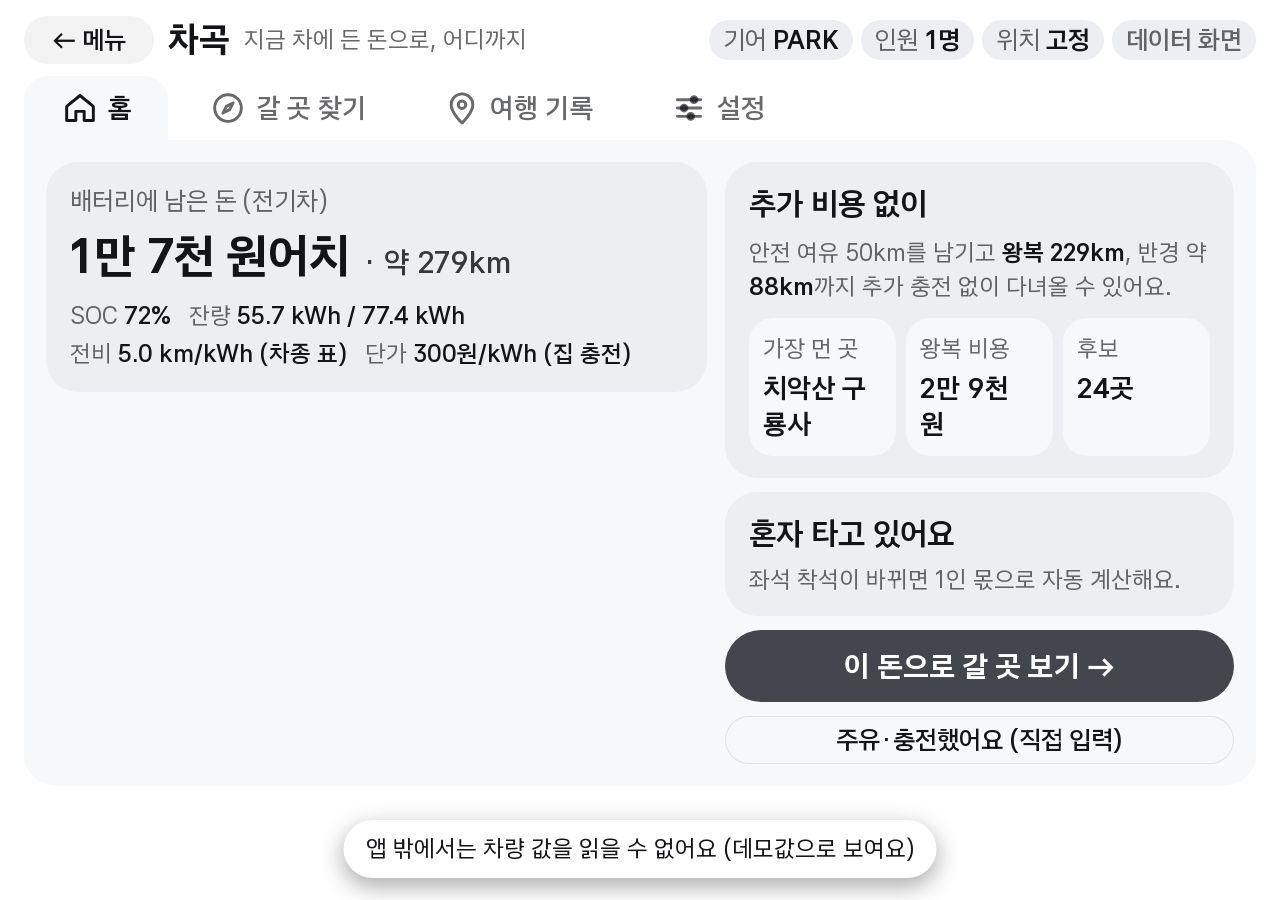
==== app/src/main/assets/chagok-app.html @ 0319ee8e "CarApp: My Car Racing + 차량 제어 + 차곡 데모 - 하이웨이·서킷 레이싱 게임 (mission-t 엔진, Pleos Vehicle SDK 입력) - 차량 제어 " ====
<!doctype html>
<html lang="ko">
<head>
<meta charset="utf-8">
<meta name="viewport" content="width=device-width,initial-scale=1,user-scalable=no">
<title>차곡</title>
<style>
  /* Pleos Connect UI Design Guide 기준 (Foundations: Colors·Typography, Components: Basic button)
     크기는 가이드의 px(디스플레이 실제 픽셀)를 --u(= 1 실제 픽셀, JS가 devicePixelRatio로 맞춤)로 곱해 쓴다. */
  /* System UI 폰트 Asta Sans (42dot, SIL OFL 1.1 — chagok/fonts/OFL.txt). 굵기 가변 폰트 */
  @font-face{font-family:"Asta Sans";src:url("chagok/fonts/AstaSans-wght.ttf") format("truetype");font-weight:300 800;font-display:swap}
  :root{
    --u:.727px;
    /* System color — Dark (기본). basic_00 #131417 · basic_50 #1D1E21 · basic_100 #313236 · basic_200 #44464E */
    --bg-primary:#1D1E21; --bg-secondary:#131417; --bg-popup:#313236;
    --surface-basic:#1D1E21; --surface-low:#131417; --surface-high:#313236; --surface-accent:#44464E;
    --text-primary:#FFFFFF; --text-secondary:rgba(255,255,255,.84); --text-tertiary:rgba(255,255,255,.64); --text-quaternary:rgba(255,255,255,.32);
    --btn-basic:rgba(255,255,255,.10); --btn-basic-pressed:rgba(255,255,255,.20); --btn-disabled:rgba(255,255,255,.05);
    --btn-filled:#E0E1E6; --btn-filled-pressed:#C7C9CE; --btn-filled-text:#131417;
    --line:rgba(255,255,255,.10);
    --active:#00E074; --positive:#0082FF; --negative:#FF4C28;
  }
  /* 주간 모드: Light 토큰 */
  @media (prefers-color-scheme: light){
    :root{
      --bg-primary:#F7F8FA; --bg-secondary:#FFFFFF; --bg-popup:#FFFFFF;
      --surface-basic:#FFFFFF; --surface-low:#F7F8FA; --surface-high:#EDEEF2; --surface-accent:#E0E1E6;
      --text-primary:#131417; --text-secondary:rgba(19,20,23,.84); --text-tertiary:rgba(19,20,23,.64); --text-quaternary:rgba(19,20,23,.32);
      --btn-basic:rgba(19,20,23,.05); --btn-basic-pressed:rgba(19,20,23,.10); --btn-disabled:rgba(19,20,23,.05);
      --btn-filled:#44464E; --btn-filled-pressed:#313236; --btn-filled-text:#FFFFFF;
      --line:rgba(19,20,23,.10);
      --active:#02C265; --positive:#0064FF; --negative:#FE3D16;
    }
  }
  /* Typography: Headline 60/56/48, Title 40/36/32, Body 30/28/26, Label 24/20 (size/line-height) */
  .headline-s{font-size:calc(48*var(--u));line-height:calc(64*var(--u));font-weight:800}
  .title-m{font-size:calc(36*var(--u));line-height:calc(44*var(--u));font-weight:800}
  .title-s{font-size:calc(32*var(--u));line-height:calc(40*var(--u));font-weight:700}
  .body-l{font-size:calc(30*var(--u));line-height:calc(38*var(--u))}
  .body-m{font-size:calc(28*var(--u));line-height:calc(36*var(--u))}
  .body-s{font-size:calc(26*var(--u));line-height:calc(34*var(--u))}
  .label-m{font-size:calc(24*var(--u));line-height:calc(28*var(--u))}
  .label-s{font-size:calc(20*var(--u));line-height:calc(24*var(--u))}

  html,body{margin:0;min-height:100%;background:var(--bg-secondary);color:var(--text-primary);font-family:"Asta Sans",system-ui,"Noto Sans KR",sans-serif;user-select:none;-webkit-tap-highlight-color:transparent}
  body{font-size:calc(26*var(--u));line-height:calc(34*var(--u))}
  /* Basic button: Primary(basic) / Secondary(filled), 상태 Pressed·Disabled */
  button{font:inherit;font-size:calc(26*var(--u));font-weight:600;color:var(--text-primary);border:0;cursor:pointer;background:var(--btn-basic);border-radius:999px;padding:0 calc(32*var(--u));min-height:48px;display:inline-flex;align-items:center;justify-content:center;gap:8px}
  button:active{background:var(--btn-basic-pressed)}
  button:disabled{background:var(--btn-disabled);color:var(--text-quaternary)}
  button.on,button.filled{background:var(--btn-filled);color:var(--btn-filled-text)}
  button.on:active,button.filled:active{background:var(--btn-filled-pressed)}
  button.ghost{background:transparent;box-shadow:inset 0 0 0 1px var(--line)}
  input,select{font:inherit;color:var(--text-primary);background:var(--surface-high);border:0;border-radius:calc(16*var(--u));padding:0 14px;min-height:48px;box-sizing:border-box}
  input[type=checkbox]{min-height:0;width:24px;height:24px;accent-color:var(--active)}
  header{display:flex;align-items:center;gap:14px;padding:16px 24px 0;flex-wrap:wrap}
  header a{display:inline-flex;align-items:center;min-height:48px;padding:0 calc(28*var(--u));border-radius:999px;background:var(--btn-basic);color:var(--text-primary);text-decoration:none;font-weight:600}
  header h1{margin:0}
  .chips{margin-left:auto;display:flex;gap:8px;flex-wrap:wrap}
  .chip{display:inline-flex;align-items:center;gap:6px;min-height:40px;padding:0 14px;border-radius:999px;background:var(--surface-high);color:var(--text-tertiary)}
  .chip b{color:var(--text-primary)}
  nav{display:flex;gap:4px;padding:12px 24px 0;overflow-x:auto}
  nav button{background:transparent;color:var(--text-tertiary);border-radius:calc(24*var(--u)) calc(24*var(--u)) 0 0;min-height:64px;padding:0 calc(36*var(--u));font-size:calc(28*var(--u))}
  nav button svg{width:calc(40*var(--u));height:calc(40*var(--u))}
  nav button[aria-selected="true"]{background:var(--bg-primary);color:var(--text-primary);font-weight:700}
  main{margin:0 24px 24px;padding:22px;border-radius:0 calc(32*var(--u)) calc(32*var(--u)) calc(32*var(--u));background:var(--bg-primary);box-sizing:border-box}
  section[hidden]{display:none}
  h2{margin:0 0 12px;font-size:calc(32*var(--u));line-height:calc(40*var(--u));font-weight:700}
  .muted{color:var(--text-tertiary)}
  .small{font-size:calc(24*var(--u));line-height:calc(28*var(--u))}
  .card{padding:22px 24px;border-radius:calc(32*var(--u));background:var(--surface-high)}
  .grid2{display:grid;grid-template-columns:1.3fr 1fr;gap:18px;align-items:start}
  .stack{display:grid;gap:14px}
  /* 홈 */
  .balance .big{margin:6px 0}
  .balance .big small{font-size:calc(30*var(--u));font-weight:600;color:var(--text-secondary)}
  .kv{display:flex;flex-wrap:wrap;gap:6px 18px;color:var(--text-tertiary);font-size:calc(24*var(--u));line-height:calc(32*var(--u))}
  .kv b{color:var(--text-primary);font-weight:600}
  .refill{box-shadow:inset 0 0 0 2px var(--positive)}
  .refill .row{display:flex;gap:8px;flex-wrap:wrap;margin-top:14px}
  .trans{display:grid;grid-template-columns:repeat(3,1fr);gap:10px;margin-top:14px}
  .trans div{padding:14px;border-radius:calc(24*var(--u));background:var(--surface-low);color:var(--text-tertiary);font-size:calc(24*var(--u))}
  .trans div b{display:block;margin-top:4px;color:var(--text-primary);font-size:calc(28*var(--u));line-height:calc(36*var(--u))}
  .cta{min-height:72px;font-size:calc(30*var(--u));font-weight:800}
  /* 갈 곳 */
  .find{display:grid;grid-template-columns:minmax(260px,300px) 1fr;gap:18px}
  .opts{display:grid;gap:16px;align-content:start}
  .opts .seg{display:flex;gap:8px;flex-wrap:wrap}
  .opts .seg button{padding:0 calc(28*var(--u))}
  .opts label{display:flex;align-items:center;gap:10px;min-height:48px}
  .scope{color:var(--text-tertiary);font-size:calc(24*var(--u));line-height:calc(34*var(--u))}
  .scope b{color:var(--text-primary)}
  .deck{position:relative;border-radius:calc(32*var(--u));padding:18px;min-height:520px;overflow:hidden;background:var(--surface-low)}
  .deck .bgart{position:absolute;inset:0;opacity:.18}
  .deck .bgart svg{width:100%;height:100%}
  .cards{position:relative;display:grid;grid-template-columns:repeat(auto-fill,minmax(220px,1fr));gap:14px}
  .place{display:flex;flex-direction:column;border-radius:calc(32*var(--u));overflow:hidden;background:var(--surface-high)}
  .place .art{height:110px}
  .place .art svg{width:100%;height:100%;display:block}
  .place .body{padding:14px;display:grid;gap:8px;flex:1}
  .place h3{margin:0;font-size:calc(30*var(--u));line-height:calc(38*var(--u));font-weight:700}
  .place .tag{color:var(--text-tertiary);font-size:calc(24*var(--u))}
  .place .line{font-size:calc(24*var(--u));line-height:calc(32*var(--u));color:var(--text-secondary)}
  .place .line b{color:var(--text-primary)}
  .place .line .ok{color:var(--active)} .place .line .need{color:var(--negative)}
  .place .split{display:none;padding:10px 12px;border-radius:calc(20*var(--u));background:var(--surface-low);color:var(--text-tertiary);font-size:calc(24*var(--u));line-height:calc(32*var(--u))}
  .place.open .split{display:block}
  .place .btns{display:grid;grid-template-columns:1fr 1fr;gap:6px;margin-top:auto}
  .place .btns .go{grid-column:1 / -1}
  .place .btns button{padding:0 8px}
  .notice{padding:14px 16px;border-radius:calc(24*var(--u));background:var(--surface-high);box-shadow:inset 4px 0 0 var(--negative);color:var(--text-primary);margin-bottom:12px;position:relative}
  /* 기록 */
  .map{width:100%;height:auto;aspect-ratio:600/520;border-radius:calc(32*var(--u));background:var(--surface-low)}
  .rec{display:flex;justify-content:space-between;gap:10px;padding:12px 0;border-top:1px solid var(--line);font-size:calc(24*var(--u));line-height:calc(32*var(--u))}
  .rec:first-child{border-top:0}
  .rec b{font-size:calc(26*var(--u))}
  .rec button{min-height:40px;padding:0 14px;font-size:calc(20*var(--u))}
  /* 설정 */
  .form{display:grid;grid-template-columns:repeat(2,minmax(0,1fr));gap:16px 24px}
  .form label{display:grid;gap:8px;color:var(--text-tertiary);font-size:calc(24*var(--u))}
  /* 주행 중: 3줄 카드만 (정차 전용 화면 숨김). 핵심 정보 5mm 이상 → Headline 크기 */
  #drive{display:none;position:fixed;inset:0;background:var(--bg-secondary);align-items:center;justify-content:center;padding:24px}
  body.driving #drive{display:flex}
  body.driving header,body.driving nav,body.driving main{display:none}
  #drive .card{min-width:min(520px,100%);box-sizing:border-box;font-size:calc(48*var(--u));line-height:calc(64*var(--u));font-weight:800;padding:32px 40px}
  #drive .card div:first-child{font-size:calc(30*var(--u));line-height:calc(38*var(--u));color:var(--text-tertiary);font-weight:600}
  #toast{position:fixed;left:50%;bottom:22px;transform:translateX(-50%);padding:12px 22px;border-radius:999px;background:var(--bg-popup);color:var(--text-primary);font-size:calc(24*var(--u));opacity:0;transition:opacity .2s;pointer-events:none;box-shadow:0 8px 24px rgba(0,0,0,.35)}
  #toast.show{opacity:1}
  /* Window Policy: 1:1 분할·세로(portrait) 창에서도 쓸 수 있게 */
  @media (max-width: 900px){
    .grid2,.find,.form{grid-template-columns:1fr}
    .chips{margin-left:0}
    main{border-radius:0 0 calc(32*var(--u)) calc(32*var(--u))}
  }
</style>
</head>
<body>
<header>
  <a href="index.html">← 메뉴</a>
  <h1 class="title-m">차곡</h1>
  <span class="muted label-m">지금 차에 든 돈으로, 어디까지</span>
  <div class="chips">
    <span class="chip">기어 <b id="cGear">—</b></span>
    <span class="chip">인원 <b id="cPeople">—</b></span>
    <span class="chip">위치 <b id="cLoc">—</b></span>
    <a class="chip" href="chagok.html" style="text-decoration:none">데이터 화면</a>
  </div>
</header>
<nav role="tablist">
  <!-- 아이콘 + 텍스트 라벨 (Iconography: 48 그리드, Outlined) -->
  <button role="tab" data-tab="home" aria-selected="true"><svg viewBox="0 0 48 48" fill="none" stroke="currentColor" stroke-width="3.5" stroke-linejoin="round"><path d="M8 22 24 9l16 13v17H29V28h-10v11H8z"/></svg>홈</button>
  <button role="tab" data-tab="find" aria-selected="false"><svg viewBox="0 0 48 48" fill="none" stroke="currentColor" stroke-width="3.5" stroke-linejoin="round"><circle cx="24" cy="24" r="16"/><path d="m30 18-4 8-8 4 4-8z"/></svg>갈 곳 찾기</button>
  <button role="tab" data-tab="log" aria-selected="false"><svg viewBox="0 0 48 48" fill="none" stroke="currentColor" stroke-width="3.5" stroke-linejoin="round"><path d="M24 42s13-12.5 13-22a13 13 0 0 0-26 0c0 9.5 13 22 13 22z"/><circle cx="24" cy="20" r="4.5"/></svg>여행 기록</button>
  <button role="tab" data-tab="settings" aria-selected="false"><svg viewBox="0 0 48 48" fill="none" stroke="currentColor" stroke-width="3.5" stroke-linecap="round"><path d="M10 14h28M10 24h28M10 34h28"/><circle cx="30" cy="14" r="3.5" fill="currentColor"/><circle cx="18" cy="24" r="3.5" fill="currentColor"/><circle cx="26" cy="34" r="3.5" fill="currentColor"/></svg>설정</button>
</nav>
<main>
  <!-- F1 잔고 카드, F9 번역 카드, 진행 중 여행 -->
  <section id="tab-home">
    <div class="grid2">
      <div class="stack">
        <div class="card balance">
          <div class="muted" id="balTitle">잔고</div>
          <div class="big headline-s" id="balWon">—</div>
          <div class="kv" id="balKv"></div>
        </div>
        <div class="card refill" id="refill" hidden></div>
        <div class="card" id="tripCard" hidden></div>
      </div>
      <div class="stack" style="align-content:start">
        <div class="card">
          <h2>추가 비용 없이</h2>
          <div class="scope" id="homeScope">—</div>
          <div class="trans" id="homeTrans"></div>
        </div>
        <div class="card" id="peopleCard">—</div>
        <button class="cta filled" data-goto="find">이 돈으로 갈 곳 보기 →</button>
        <button class="ghost" id="manualRefill">주유·충전했어요 (직접 입력)</button>
      </div>
    </div>
  </section>

  <!-- F2 범위, F3 테마, F5 추천 카드, F8 내비 전달, F11 1인 몫 -->
  <section id="tab-find" hidden>
    <div class="find">
      <div class="opts">
        <div><h2>더 쓸 돈</h2><div class="seg" id="extraSeg"></div></div>
        <div><h2>일정</h2><div class="seg" id="daySeg"></div></div>
        <div><h2>테마 <small class="muted">(0~2개)</small></h2><div class="seg" id="themeSeg"></div></div>
        <div><h2>정렬</h2><div class="seg" id="sortSeg"></div></div>
        <label><input type="checkbox" id="useRest"> 가는 길에 휴게소 1곳 들르기</label>
        <div class="scope card" id="scope" style="padding:14px"></div>
      </div>
      <div class="deck" id="deck">
        <div class="bgart" id="deckArt"></div>
        <div id="deckNotice"></div>
        <div class="cards" id="cards"></div>
      </div>
    </div>
  </section>

  <!-- F10 여행 기록 지도 -->
  <section id="tab-log" hidden>
    <div class="grid2">
      <svg class="map" id="map" viewBox="0 0 600 520" aria-label="여행 기록 지도"></svg>
      <div class="stack" style="align-content:start">
        <div class="card"><h2 id="logSum">다녀온 곳 0곳</h2><div class="muted small">도착하면 실제로 든 돈(에너지 소비 + 통행료)과 함께 핀이 꽂혀요.</div></div>
        <div class="card" id="recList"></div>
        <button class="ghost" id="demoRecords">시연용 기록 3개 넣기</button>
      </div>
    </div>
  </section>

  <section id="tab-settings" hidden>
    <div class="form">
      <label>차종 (탱크·배터리 용량, 기본 연비·전비)<select id="sCar"></select></label>
      <label>차량 종류<select id="sMode"><option value="auto">자동 (SDK가 SOC를 주면 전기차)</option><option value="ev">전기차</option><option value="ice">내연 (모의 연료 %로 시연)</option></select></label>
      <label>모의 연료 % (내연 시연용, 에뮬은 연료 신호 없음)<input id="sMockFuel" type="number" min="0" max="100"></label>
      <label>휘발유 단가 (원/L)<input id="sGas" type="number" step="10"></label>
      <label>집 충전 단가 (원/kWh)<input id="sHome" type="number" step="10"></label>
      <label>급속 충전 단가 (원/kWh)<input id="sFast" type="number" step="10"></label>
      <label>전기차 기준 단가<select id="sSource"><option value="home">집 충전</option><option value="fast">급속 충전</option></select></label>
      <label>안전 여유 (km, 남은 거리의 15%와 큰 쪽)<input id="sMargin" type="number" step="5"></label>
      <label>추천 카드 수<select id="sCount"><option>3</option><option>4</option><option>5</option></select></label>
      <label>출퇴근 왕복 거리 (km, 번역 카드용)<input id="sCommute" type="number" step="1"></label>
      <label>인원<select id="sPeople"><option value="0">자동 (좌석 착석 수)</option><option>1</option><option>2</option><option>3</option><option>4</option><option>5</option></select></label>
      <label>기록<button class="ghost" id="clearAll" type="button">여행 기록·진행 중 여행 지우기</button></label>
    </div>
    <p class="muted small" style="margin-top:22px;line-height:1.7">
      잔고 = 잔량(% × 용량) × 단가, 갈 수 있는 거리 = 잔량 × 연비(전비). SDK가 연비·전비를 주지 않으면(에뮬레이터) 차종 표의 값을 써요.<br>
      범위 반경 ≈ (갈 수 있는 거리 − 안전 여유 + 추가 금액만큼의 거리) ÷ 2 ÷ 도로 굴곡 1.3. 후보지·통행료·주차비는 데모 고정 데이터예요.
    </p>
  </section>
</main>

<div id="drive"><div class="card" id="driveCard"></div></div>
<div id="toast"></div>

<script src="chagok/data.js"></script>
<script>
// Kotlin ChagokBridge(window.chagok)를 부르고, 결과는 window.onChagok(msg)로 받는다.
const cc = window.chagok;
const $ = (id) => document.getElementById(id);
// 가이드의 px는 디스플레이 실제 픽셀 → CSS 1px = devicePixelRatio 실제 픽셀
document.documentElement.style.setProperty('--u', `${1 / (window.devicePixelRatio || 1)}px`);
const store = {
  get(k, d) { try { const v = localStorage.getItem('chagok.' + k); return v == null ? d : JSON.parse(v); } catch { return d; } },
  set(k, v) { try { localStorage.setItem('chagok.' + k, JSON.stringify(v)); } catch {} },
};
const settings = Object.assign({ car: 'ioniq5', mode: 'auto', mockFuel: 45, gas: 1680, home: 300, fast: 350, source: 'home',
  margin: 50, count: 4, commute: 30, people: 0 }, store.get('settings', {}));
const ui = { extra: 0, day: 'day', themes: [], sort: 'rec', rest: false, shown: [] };
// SDK에서 읽은 값. 실패한 값은 null (에뮬에서는 연료·연비·전비가 실패)
const live = { evSoc: null, evCapacity: null, fuelPercent: null, fuelEconomy: null, evEfficiency: null, range: null,
  gear: null, ux: false, charging: null, seats: {}, origin: { ...DEFAULT_ORIGIN }, locFromNavi: false, nav: {} };

// ── 형식 ──
function won(n) {
  n = Math.max(0, Math.round(n));
  if (n < 10000) return `${(Math.round(n / 100) * 100).toLocaleString('ko-KR')}원`;
  const r = Math.round(n / 1000), man = Math.floor(r / 10), chun = r % 10;
  return `${man}만${chun ? ` ${chun}천` : ''} 원`;
}
const km = (v) => `${Math.round(v)}km`;
function dur(min) { min = Math.round(min); const h = Math.floor(min / 60), m = min % 60; return h ? `${h}시간${m ? ` ${m}분` : ''}` : `${m}분`; }
let toastTimer;
function toast(t) { $('toast').textContent = t; $('toast').classList.add('show'); clearTimeout(toastTimer); toastTimer = setTimeout(() => $('toast').classList.remove('show'), 2600); }

// ── 계산 규칙 (PRD 5-3) ──
const ROAD = 1.3;       // 도로 굴곡 계수
const SPEED = 70;       // 평균 주행 속도 km/h (소요 시간 추정)
const DAY_MAX_ONEWAY = 3 * 60; // 당일: 편도 3시간 이내
const NIGHT_LOCAL = 30; // 1박: 현지 이동 여유 km
function haversine(a, b) {
  const R = 6371, rad = Math.PI / 180, dLat = (b.lat - a.lat) * rad, dLng = (b.lng - a.lng) * rad;
  const h = Math.sin(dLat / 2) ** 2 + Math.cos(a.lat * rad) * Math.cos(b.lat * rad) * Math.sin(dLng / 2) ** 2;
  return 2 * R * Math.asin(Math.sqrt(h));
}
const roadKm = (a, b) => haversine(a, b) * ROAD;
function car() { return CARS.find((c) => c.id === settings.car) || CARS[0]; }
function isEV() { return settings.mode === 'auto' ? live.evSoc != null : settings.mode === 'ev'; }
// 지금 잔고: 잔량(%), 용량, 연비(전비), 단가 → 금액·거리
function balance() {
  const ev = isEV(), c = car();
  const pct = ev ? live.evSoc : (live.fuelPercent ?? +settings.mockFuel);
  const capacity = ev ? (live.evCapacity ? live.evCapacity / 1000 : (c.ev ? c.capacity : 77.4)) : (c.ev ? 50 : c.capacity);
  const sdkEff = ev ? live.evEfficiency : live.fuelEconomy;
  const eff = sdkEff > 0 ? sdkEff : (c.ev === ev ? c.eff : (ev ? 5.0 : 13.0));
  const unit = ev ? (settings.source === 'fast' ? +settings.fast : +settings.home) : +settings.gas;
  const amount = (pct ?? 0) / 100 * capacity;
  const dist = amount * eff;
  const margin = Math.max(+settings.margin, dist * 0.15);
  return { ev, pct, capacity, eff, effFromSdk: sdkEff > 0, unit, amount, won: amount * unit, dist, margin, usable: Math.max(0, dist - margin),
    unitName: ev ? 'kWh' : 'L', energyName: ev ? '충전' : '주유', tankName: ev ? '배터리' : '탱크' };
}
// 범위: 추가 금액·일정에 따른 왕복 가능 거리와 편도 반경
function scope(b, extra = ui.extra, day = ui.day) {
  const extraKm = extra / b.unit * b.eff;
  const rt = Math.max(0, b.usable + extraKm - (day === 'night' ? NIGHT_LOCAL : 0));
  return { extraKm, rt, radius: rt / 2 / ROAD };
}
function people() { if (+settings.people) return +settings.people; const n = Object.values(live.seats).filter(Boolean).length; return Math.max(1, n); }
// 후보지 하나의 비용 (왕복). 잔고 안이면 추가 주유·충전 0
function costOf(p, b) {
  const one = roadKm(live.origin, p), rt = one * 2;
  const energy = rt / b.eff * b.unit;
  const total = energy + p.toll * 2 + p.parking;
  const needKm = Math.max(0, rt + b.margin - b.dist);
  return { one, rt, energy, toll: p.toll * 2, parking: p.parking, total, extraWon: needKm / b.eff * b.unit, minutes: one / SPEED * 60 };
}
function bearingSector(p) { const a = Math.atan2(p.lng - live.origin.lng, p.lat - live.origin.lat); return Math.round((a + Math.PI) / (Math.PI / 4)) % 8; }
const visited = () => new Set(store.get('records', []).map((r) => r.name));

// 범위 안 후보를 점수순으로. 점수 = 테마 일치 + 비용 적합도(범위의 60% 근처) − 최근 방문
function ranked(b, sc) {
  const seen = visited();
  return PLACES.map((p) => ({ p, c: costOf(p, b) }))
    .filter(({ p, c }) => c.rt <= sc.rt && (ui.day === 'night' || c.minutes <= DAY_MAX_ONEWAY) && (!ui.themes.length || ui.themes.includes(p.theme)))
    .map((x) => ({ ...x, score: 1 - Math.abs(x.c.rt / Math.max(1, sc.rt) - 0.6) - (seen.has(x.p.name) ? 0.8 : 0) }))
    .sort((a, b2) => ui.sort === 'cost' ? a.c.total - b2.c.total : b2.score - a.score);
}
// 카드 3~5장: 서로 다른 테마·방향이 섞이도록 고른다
function pick(list, n) {
  const out = [], themes = new Set(), sectors = new Set();
  for (const pass of [0, 1, 2]) {
    for (const x of list) {
      if (out.length >= n) break;
      if (out.includes(x)) continue;
      const s = bearingSector(x.p);
      if (pass === 0 && (themes.has(x.p.theme) || sectors.has(s))) continue;
      if (pass === 1 && themes.has(x.p.theme) && ui.themes.length !== 1) continue;
      out.push(x); themes.add(x.p.theme); sectors.add(s);
    }
  }
  return ui.sort === 'cost' ? out.sort((a, b2) => a.c.total - b2.c.total) : out;
}

// ── 임시 일러스트 (BX 에셋이 오면 이 함수만 이미지로 바꾼다) ──
function art(themeId, seed = 0) {
  const t = THEMES.find((x) => x.id === themeId) || THEMES[0], [c1, c2] = t.c, k = (seed * 37) % 60;
  const g = `<defs><linearGradient id="g${themeId}${seed}" x1="0" y1="0" x2="0" y2="1"><stop offset="0" stop-color="${c2}"/><stop offset="1" stop-color="${c1}"/></linearGradient></defs><rect width="300" height="140" fill="url(#g${themeId}${seed})"/>`;
  const shapes = {
    sea: `<circle cx="${210 - k}" cy="48" r="20" fill="#ffe7a6" opacity=".9"/><path d="M0 92 Q37 80 75 92 T150 92 T225 92 T300 92 V140 H0Z" fill="#0b4f7a" opacity=".8"/><path d="M0 108 Q37 98 75 108 T150 108 T225 108 T300 108 V140 H0Z" fill="#06324f"/>`,
    lake: `<path d="M0 90 L${60 + k} 40 L${130 + k} 90Z" fill="#2c6b5d"/><path d="M${120 - k / 2} 90 L${200 - k / 2} 30 L280 90Z" fill="#1f5b4f"/><ellipse cx="150" cy="112" rx="170" ry="30" fill="#9fe0d0" opacity=".55"/>`,
    river: `<path d="M${40 + k} 0 C 120 50, 40 90, ${170 + k} 140 L ${220 + k} 140 C 100 90, 180 50, ${90 + k} 0Z" fill="#cfe6ff" opacity=".6"/><path d="M0 70 L300 60 V140 H0Z" fill="#21456b" opacity=".35"/>`,
    mountain: `<path d="M0 140 L${70 + k} 40 L${150 + k} 140Z" fill="#2f4a25"/><path d="M${90 + k / 2} 140 L${190 + k / 2} 25 L290 140Z" fill="#3e6230"/><path d="M${178 + k / 2} 39 L${190 + k / 2} 25 L${202 + k / 2} 39Z" fill="#fff" opacity=".8"/>`,
    park: [0, 1, 2, 3, 4].map((i) => `<rect x="${30 + i * 58 + k / 3}" y="88" width="6" height="30" fill="#4a3520"/><circle cx="${33 + i * 58 + k / 3}" cy="${80 - (i % 2) * 8}" r="${20 + (i % 3) * 4}" fill="#3b5a1e"/>`).join('') + '<rect y="116" width="300" height="24" fill="#2b4416"/>',
    city: [0, 1, 2, 3, 4, 5, 6].map((i) => `<rect x="${i * 44 + (k % 20)}" y="${60 + ((i * 29) % 40)}" width="36" height="90" fill="#2a1d3d"/><rect x="${i * 44 + 8 + (k % 20)}" y="${72 + ((i * 29) % 40)}" width="6" height="6" fill="#ffd27a"/>`).join(''),
    island: `<rect y="92" width="300" height="48" fill="#174a5c"/><path d="M${80 + k} 96 Q ${150 + k} 40 ${220 + k} 96Z" fill="#3c6b3a"/><circle cx="60" cy="40" r="16" fill="#fff3c4" opacity=".9"/>`,
    drive: `<rect y="70" width="300" height="70" fill="#5a3a24" opacity=".5"/><path d="M${120 + k} 140 C 140 100, 200 90, 300 76 L 300 92 C 210 104, 170 112, ${170 + k} 140Z" fill="#2b2b2b"/><path d="M${145 + k} 140 C 165 108, 210 98, 300 84" stroke="#ffd27a" stroke-width="3" stroke-dasharray="10 8" fill="none"/>`,
  };
  return `<svg viewBox="0 0 300 140" preserveAspectRatio="xMidYMid slice">${g}${shapes[themeId] || ''}</svg>`;
}
const themeName = (id) => (THEMES.find((t) => t.id === id) || {}).name || id;

// ── 홈 ──
function renderHome() {
  const b = balance(), sc = scope(b, 0, 'day');
  $('balTitle').textContent = `${b.tankName}에 남은 돈 (${b.ev ? '전기차' : '내연'})`;
  $('balWon').innerHTML = b.pct == null ? '읽는 중…' : `${won(b.won)}어치 <small>· 약 ${km(b.dist)}</small>`;
  $('balKv').innerHTML = [
    [b.ev ? 'SOC' : '연료', b.pct == null ? '—' : `${Math.round(b.pct)}%${!b.ev && live.fuelPercent == null ? ' (모의)' : ''}`],
    ['잔량', `${b.amount.toFixed(1)} ${b.unitName} / ${b.capacity.toFixed(1)} ${b.unitName}`],
    [b.ev ? '전비' : '연비', `${b.eff.toFixed(1)} km/${b.unitName}${b.effFromSdk ? '' : ' (차종 표)'}`],
    ['단가', `${b.unit.toLocaleString('ko-KR')}원/${b.unitName}${b.ev ? (settings.source === 'fast' ? ' (급속)' : ' (집 충전)') : ''}`],
    ...(live.range > 0 ? [['차량 표시 주행가능', km(live.range / 1000)]] : []),
  ].map(([k, v]) => `<span>${k} <b>${v}</b></span>`).join('');
  $('homeScope').innerHTML = b.pct == null ? '—' : sc.rt <= 0
    ? `안전 여유(${km(b.margin)})를 빼면 추가 비용 없이 갈 수 있는 범위가 없어요. 갈 곳 찾기에서 +1만 원부터 볼 수 있어요.`
    : `안전 여유 ${km(b.margin)}를 남기고 <b>왕복 ${km(sc.rt)}</b>, 반경 약 <b>${km(sc.radius)}</b>까지 추가 ${b.energyName} 없이 다녀올 수 있어요.`;
  const list = ranked(b, sc);
  const far = list.slice().sort((x, y) => y.c.rt - x.c.rt)[0];
  $('homeTrans').innerHTML = far ? [['가장 먼 곳', far.p.name], ['왕복 비용', won(far.c.total)], ['후보', `${list.length}곳`]].map(([k, v]) => `<div>${k}<b>${v}</b></div>`).join('') : '';
  const n = people();
  $('peopleCard').innerHTML = n > 1
    ? `<h2>${n}명이 타고 있어요</h2><div class="muted">1인 기준으로 보여 드려요. 잔고 1인 몫 <b style="color:#fff">${won(b.won / n)}</b></div>`
    : `<h2>혼자 타고 있어요</h2><div class="muted small">좌석 착석이 바뀌면 1인 몫으로 자동 계산해요.${+settings.people ? ' (설정에서 인원 고정 중)' : ''}</div>`;
  renderTrip();
  renderRefill();
}

// ── F9 주유·충전 직후 번역 카드 ──
let refill = store.get('refill', null);
function translate(amountWon) {
  const b = balance(), dist = amountWon / b.unit * b.eff;
  const all = PLACES.map((p) => ({ p, one: roadKm(live.origin, p) }));
  const oneWay = all.filter((x) => x.one <= dist).sort((a, c) => c.one - a.one)[0];
  const round = all.filter((x) => x.one * 2 <= dist).sort((a, c) => c.one - a.one)[0];
  return { dist, items: [
    ['편도', oneWay ? `${oneWay.p.name}` : '가까운 곳만'],
    ['출근', `${Math.floor(dist / Math.max(1, +settings.commute))}일`],
    ['왕복 1번', round ? round.p.name : '—'],
  ] };
}
function renderRefill() {
  const el = $('refill');
  if (!refill) { el.hidden = true; return; }
  el.hidden = false;
  const b = balance();
  const fullWon = Math.max(0, (refill.to - refill.from) / 100 * b.capacity * b.unit);
  if (refill.amount == null) {
    el.innerHTML = `<h2>방금 ${b.energyName}했네요 ${refill.to > refill.from ? `(${Math.round(refill.from)}% → ${Math.round(refill.to)}%)` : ''}</h2>
      <div class="muted small">결제 금액은 차가 몰라요. 얼마 넣었는지 골라 주세요.</div>
      <div class="row"><button data-amt="30000">3만 원</button><button data-amt="50000">5만 원</button>
      ${fullWon > 0 ? `<button data-amt="${Math.round(fullWon)}">채운 만큼 (${won(fullWon)})</button>` : ''}
      <input id="amtIn" type="number" placeholder="직접 (원)" style="width:130px"><button data-amt="input">확인</button><button class="ghost" data-amt="close">닫기</button></div>`;
    return;
  }
  const t = translate(refill.amount);
  el.innerHTML = `<h2>방금 넣은 ${won(refill.amount)} = 약 ${km(t.dist)}</h2>
    <div class="trans">${t.items.map(([k, v]) => `<div>${k}<b>${v}</b></div>`).join('')}</div>
    <div class="row"><button class="on" data-amt="go">이 돈으로 갈 곳 보기</button><button class="ghost" data-amt="close">닫기</button></div>`;
}
$('refill').addEventListener('click', (e) => {
  const a = e.target.closest('[data-amt]')?.dataset.amt;
  if (!a) return;
  if (a === 'close') refill = null;
  else if (a === 'go') { ui.extra = 0; refill = null; showTab('find'); }
  else if (a === 'input') { const v = +$('amtIn').value; if (!(v > 0)) return toast('금액을 넣어 주세요'); refill.amount = v; }
  else refill.amount = +a;
  store.set('refill', refill); renderHome();
});
$('manualRefill').addEventListener('click', () => { const p = balance().pct ?? 0; refill = { from: p, to: p, at: Date.now(), amount: null }; store.set('refill', refill); renderHome(); });
// 잔량 % 상승(3%p 이상) 또는 충전 스위치 ON → OFF 를 주유·충전으로 본다. 마지막 %는 저장해 두어 다음 시동 때도 감지한다.
let chargeStart = null;
function watchRefill(pctNow) {
  if (pctNow == null) return;
  const key = isEV() ? 'lastPct.ev' : 'lastPct.ice';
  const last = store.get(key, null);
  if (last != null && pctNow - last >= 3 && live.gear !== 'GEAR_DRIVE') {
    refill = { from: last, to: pctNow, at: Date.now(), amount: null }; store.set('refill', refill);
    toast(`${isEV() ? '충전' : '주유'} 감지: ${Math.round(last)}% → ${Math.round(pctNow)}%`);
  }
  store.set(key, pctNow);
}
function watchCharging(on) {
  if (live.charging === on) return;
  if (on) chargeStart = live.evSoc;
  else if (live.charging === true && !refill) {
    refill = { from: chargeStart ?? live.evSoc ?? 0, to: live.evSoc ?? 0, at: Date.now(), amount: null }; store.set('refill', refill);
    toast('충전이 끝났어요');
  }
  live.charging = on;
}

// ── 갈 곳 찾기 ──
function seg(id, items, get, set) {
  $(id).innerHTML = items.map(([v, label]) => `<button data-v="${v}" class="${get(v) ? 'on' : ''}">${label}</button>`).join('');
  $(id).onclick = (e) => { const v = e.target.closest('[data-v]')?.dataset.v; if (v == null) return; set(v); ui.shown = []; ui.swapped = []; renderFind(); };
}
function renderFind() {
  const b = balance();
  seg('extraSeg', [[0, '추가 0원'], [10000, '+1만'], [30000, '+3만']], (v) => +v === ui.extra, (v) => { ui.extra = +v; });
  seg('daySeg', [['day', '당일'], ['night', '1박']], (v) => v === ui.day, (v) => { ui.day = v; });
  seg('themeSeg', THEMES.map((t) => [t.id, t.name]), (v) => ui.themes.includes(v), (v) => {
    if (ui.themes.includes(v)) ui.themes = ui.themes.filter((x) => x !== v);
    else ui.themes = [...ui.themes, v].slice(-2);
  });
  seg('sortSeg', [['rec', '추천순'], ['cost', '비용순']], (v) => v === ui.sort, (v) => { ui.sort = v; });
  $('useRest').checked = ui.rest;
  let sc = scope(b), list = ranked(b, sc), notice = '';
  // 추가 0원 범위가 없으면 +1만부터 (PRD 6-2 예외 처리)
  if (b.pct != null && ui.extra === 0 && !list.length) {
    const before = ui.extra;
    for (const x of [10000, 30000]) { ui.extra = x; sc = scope(b); list = ranked(b, sc); if (list.length) break; }
    if (list.length) { notice = `추가 0원 범위에 후보가 없어요. ${ui.extra === 10000 ? '+1만' : '+3만'} 원부터 볼게요.`; seg('extraSeg', [[0, '추가 0원'], [10000, '+1만'], [30000, '+3만']], (v) => +v === ui.extra, (v) => { ui.extra = +v; }); }
    else ui.extra = before;
  }
  const n = people();
  $('scope').innerHTML = `${b.tankName} 잔고 <b>${won(b.won)}</b> · ${km(b.dist)}<br>안전 여유 ${km(b.margin)}${ui.extra ? ` · 추가 ${won(ui.extra)} = +${km(sc.extraKm)}` : ''}${ui.day === 'night' ? ` · 현지 이동 ${NIGHT_LOCAL}km` : ''}<br>왕복 <b>${km(sc.rt)}</b> · 반경 약 <b>${km(sc.radius)}</b><br>인원 <b>${n}명</b>${n > 1 ? ' · 1인 몫으로 표시' : ''} · 후보 ${list.length}곳`;
  const count = +settings.count;
  if (list.length && list.length < 3) notice = notice || `범위 안 후보가 ${list.length}곳뿐이에요. 테마를 풀거나 +1만 원 범위를 보세요.`;
  // 이미 보던 카드는 유지하고(교체한 카드 포함), 범위가 바뀌면 다시 고른다
  const valid = ui.shown.map((name) => list.find((x) => x.p.name === name)).filter(Boolean);
  const cards = valid.length === Math.min(count, list.length) ? valid : pick(list, count);
  ui.shown = cards.map((x) => x.p.name);
  $('deckNotice').innerHTML = notice ? `<div class="notice">${notice}</div>` : '';
  $('deckArt').innerHTML = art(ui.themes[0] || cards[0]?.p.theme || 'drive', 7);
  $('cards').innerHTML = !cards.length ? `<div class="notice">${b.pct == null ? '차량 값을 읽는 중이에요…' : '이 조건에 맞는 후보가 없어요. 테마를 풀거나 더 쓸 돈을 늘려 보세요.'}</div>`
    : cards.map((x, i) => {
      const { p, c } = x;
      const extra = c.extraWon > 0 ? `<span class="need">추가 ${b.energyName} ${won(c.extraWon)}</span>` : `<span class="ok">추가 ${b.energyName} 0</span>`;
      return `<article class="place" data-name="${p.name}">
        <div class="art">${art(p.theme, i + 1)}</div>
        <div class="body">
          <div><h3>${p.name}</h3><div class="tag">${themeName(p.theme)} · 편도 ${km(c.one)}</div></div>
          <div class="line">왕복 <b>${won(c.total)}</b> · ${extra}${n > 1 ? ` · 1인 <b>${won(c.total / n)}</b>` : ''} · ${dur(c.minutes)}</div>
          <div class="split">${b.energyName === '충전' ? '전기' : '연료'} ${won(c.energy)} (${c.rt.toFixed(0)}km ÷ ${b.eff.toFixed(1)} × ${b.unit.toLocaleString('ko-KR')}원)<br>
            통행료 ${won(c.toll)} (왕복, 추정) · 주차 ${c.parking ? won(c.parking) : '무료/정보 없음'}<br>= <b>${won(c.total)}</b>${n > 1 ? ` · ${n}명이면 1인 ${won(c.total / n)}` : ''}</div>
          <div class="btns"><button data-act="split">비용 분해</button><button data-act="swap">교체</button><button class="go filled" data-act="go">출발</button></div>
        </div></article>`;
    }).join('');
}
$('cards').addEventListener('click', (e) => {
  const btn = e.target.closest('[data-act]'); if (!btn) return;
  const el = btn.closest('.place'), name = el.dataset.name;
  if (btn.dataset.act === 'split') el.classList.toggle('open');
  else if (btn.dataset.act === 'swap') {
    const b = balance(), list = ranked(b, scope(b));
    const next = list.find((x) => !ui.shown.includes(x.p.name) && !(ui.swapped || []).includes(x.p.name));
    if (!next) return toast('바꿀 후보가 더 없어요');
    ui.swapped = [...(ui.swapped || []), name];
    ui.shown = ui.shown.map((s) => (s === name ? next.p.name : s));
    renderFind();
  } else depart(PLACES.find((p) => p.name === name));
});
$('useRest').addEventListener('change', (e) => { ui.rest = e.target.checked; });

// ── F8 내비 전달 ──
function restStop(p) {
  const direct = haversine(live.origin, p);
  const best = REST_AREAS.map((r) => ({ r, detour: haversine(live.origin, r) + haversine(r, p) - direct, from: haversine(live.origin, r) }))
    .filter((x) => x.from > 8 && x.detour < 8).sort((a, b) => a.detour - b.detour)[0];
  return best?.r;
}
function depart(p) {
  if (!cc) return toast('앱 밖에서는 내비를 부를 수 없어요');
  if (live.ux) return toast('주행 중에는 고를 수 없어요');
  const b = balance(), c = costOf(p, b), n = people();
  const rest = ui.rest ? restStop(p) : null;
  const trip = { name: p.name, theme: p.theme, lat: p.lat, lng: p.lng, startPct: b.pct, ev: b.ev, capacity: b.capacity, unit: b.unit, eff: b.eff,
    est: { energy: c.energy / 2, toll: p.toll, parking: p.parking, one: c.one }, people: n, at: Date.now(), rest: rest?.name || null };
  store.set('trip', trip); live.nav = {};
  if (rest) cc.requestRouteWithWaypoints(p.lat, p.lng, p.name, 'RECOMMENDED', JSON.stringify([{ lat: rest.lat, lng: rest.lng, name: rest.name }]));
  else cc.requestRoute(p.lat, p.lng, p.name, 'RECOMMENDED');
  toast(`${p.name}${rest ? ` (${rest.name} 경유)` : ''}로 안내를 요청했어요`);
  showTab('home');
}

// ── 진행 중 여행 / F10 도착 기록 ──
function renderTrip() {
  const trip = store.get('trip', null), el = $('tripCard');
  if (!trip) { el.hidden = true; return; }
  el.hidden = false;
  const nav = live.nav;
  el.innerHTML = `<h2>${trip.name}로 가는 중${trip.rest ? ` <small class="muted">(${trip.rest} 경유)</small>` : ''}</h2>
    <div class="kv"><span>남은 거리 <b>${nav.remainDistance != null ? km(nav.remainDistance / 1000) : '내비 정보 기다리는 중'}</b></span>
    ${nav.remainTime != null ? `<span>남은 시간 <b>${dur(nav.remainTime / 60)}</b></span>` : ''}
    <span>통행료 <b>${nav.tollFare != null ? won(nav.tollFare) + ' (내비)' : won(trip.est.toll) + ' (추정)'}</b></span></div>
    <div style="display:flex;gap:8px;margin-top:12px"><button class="on" id="arriveBtn">도착 처리 (에뮬 모의주행 대신)</button><button class="ghost" id="cancelTrip">여행 취소</button></div>`;
  $('arriveBtn').onclick = () => finishTrip(null);
  $('cancelTrip').onclick = () => { store.set('trip', null); cc?.cancelRoute(); renderHome(); };
}
// 실제 든 돈 = 잔량 변화 × 용량 × 단가 + 통행료(내비 값, 없으면 추정). 에뮬에서는 잔량이 줄지 않아 추정치를 쓴다.
function finishTrip(arrived) {
  const trip = store.get('trip', null); if (!trip) return;
  const b = balance();
  const usedPct = trip.startPct != null && b.pct != null ? trip.startPct - b.pct : 0;
  const measured = usedPct > 0.5;
  const energy = measured ? usedPct / 100 * trip.capacity * trip.unit : trip.est.energy;
  const toll = live.nav.tollFare ?? trip.est.toll;
  const rec = { name: trip.name, theme: trip.theme, lat: trip.lat, lng: trip.lng, at: Date.now(), energy, toll, total: energy + toll,
    measured, tollFromNavi: live.nav.tollFare != null, people: trip.people, distance: arrived?.distance ? arrived.distance / 1000 : trip.est.one };
  store.set('records', [rec, ...store.get('records', [])]);
  store.set('trip', null);
  toast(`${trip.name} 도착 · 실제 ${won(rec.total)}${measured ? '' : ' (추정)'} 기록했어요`);
  renderHome(); renderLog();
}

// ── 여행 기록 지도 ──
const BOX = { lat0: 35.6, lat1: 38.4, lng0: 126.2, lng1: 129.4 };
const proj = (lat, lng) => [(lng - BOX.lng0) / (BOX.lng1 - BOX.lng0) * 600, (BOX.lat1 - lat) / (BOX.lat1 - BOX.lat0) * 520];
const CITIES = [['서울', 37.5665, 126.978], ['인천', 37.4563, 126.7052], ['춘천', 37.8813, 127.7298], ['강릉', 37.7519, 128.8761], ['대전', 36.3504, 127.3845], ['청주', 36.6424, 127.489], ['원주', 37.3422, 127.9202], ['대구', 35.8714, 128.6014], ['전주', 35.8242, 127.148]];
function renderLog() {
  const recs = store.get('records', []);
  const total = recs.reduce((s, r) => s + r.total, 0);
  $('logSum').textContent = `다녀온 곳 ${recs.length}곳 · ${won(total)}`;
  const grid = [36, 37, 38].map((lat) => { const [, y] = proj(lat, 127); return `<line x1="0" x2="600" y1="${y}" y2="${y}" stroke="#16213f"/><text x="6" y="${y - 4}" fill="#3a4a73" font-size="11">${lat}°N</text>`; }).join('')
    + [127, 128, 129].map((lng) => { const [x] = proj(37, lng); return `<line y1="0" y2="520" x1="${x}" x2="${x}" stroke="#16213f"/>`; }).join('');
  const cities = CITIES.map(([n, lat, lng]) => { const [x, y] = proj(lat, lng); return `<circle cx="${x}" cy="${y}" r="3" fill="#3a4a73"/><text x="${x + 6}" y="${y + 4}" fill="#5b6c96" font-size="12">${n}</text>`; }).join('');
  const [ox, oy] = proj(live.origin.lat, live.origin.lng);
  const pins = recs.map((r) => { const [x, y] = proj(r.lat, r.lng); const c = (THEMES.find((t) => t.id === r.theme) || THEMES[0]).c[1];
    return `<line x1="${ox}" y1="${oy}" x2="${x}" y2="${y}" stroke="${c}" stroke-opacity=".25" stroke-dasharray="4 4"/><path d="M${x} ${y} l-8 -16 a9 9 0 1 1 16 0z" fill="${c}"/><text x="${x + 10}" y="${y - 10}" fill="#fff" font-size="12">${r.name}</text>`; }).join('');
  $('map').innerHTML = grid + cities + pins + `<circle cx="${ox}" cy="${oy}" r="7" fill="#3ddc84"/><text x="${ox + 10}" y="${oy + 16}" fill="#3ddc84" font-size="12">출발 (${live.origin.name || '현재 위치'})</text>`;
  $('recList').innerHTML = recs.length ? recs.map((r, i) => `<div class="rec"><div><b>${r.name}</b> <span class="muted">${new Date(r.at).toLocaleDateString('ko-KR')}</span><br>
    <span class="muted">${r.measured ? '' : '추정 '}에너지 ${won(r.energy)} + 통행료 ${won(r.toll)}${r.tollFromNavi ? '(내비)' : '(추정)'}${r.people > 1 ? ` · 1인 ${won(r.total / r.people)}` : ''}</span></div>
    <div style="text-align:right"><b>${won(r.total)}</b><br><button data-del="${i}">지우기</button></div></div>`).join('') : '<div class="muted">아직 기록이 없어요. 추천 카드에서 출발하고 도착하면 여기에 쌓여요.</div>';
}
$('recList').addEventListener('click', (e) => { const i = e.target.dataset.del; if (i == null) return; const r = store.get('records', []); r.splice(+i, 1); store.set('records', r); renderLog(); });
$('demoRecords').addEventListener('click', () => {
  const b = balance(), recs = store.get('records', []), day = 86400000;
  ['양평 두물머리', '강릉 경포해변', '가평 남이섬'].forEach((name, i) => {
    const p = PLACES.find((x) => x.name === name), c = costOf(p, b);
    recs.push({ name, theme: p.theme, lat: p.lat, lng: p.lng, at: Date.now() - (i + 1) * 7 * day, energy: c.energy / 2, toll: p.toll, total: c.energy / 2 + p.toll, measured: false, tollFromNavi: false, people: i + 1, distance: c.one });
  });
  store.set('records', recs); renderLog();
});

// ── 설정 ──
$('sCar').innerHTML = CARS.map((c) => `<option value="${c.id}">${c.name}</option>`).join('');
const SET = { sCar: 'car', sMode: 'mode', sMockFuel: 'mockFuel', sGas: 'gas', sHome: 'home', sFast: 'fast', sSource: 'source', sMargin: 'margin', sCount: 'count', sCommute: 'commute', sPeople: 'people' };
for (const [id, key] of Object.entries(SET)) {
  $(id).value = settings[key];
  $(id).addEventListener('change', () => {
    settings[key] = $(id).value; store.set('settings', settings);
    if (key === 'mockFuel' && !isEV()) watchRefill(+settings.mockFuel); // 모의 연료를 올리면 주유로 감지 (내연 시연)
    ui.shown = []; renderAll();
  });
}
$('clearAll').addEventListener('click', () => { store.set('records', []); store.set('trip', null); store.set('refill', null); refill = null; renderAll(); toast('기록을 지웠어요'); });

// ── 탭 ──
function showTab(t) {
  document.querySelectorAll('nav button').forEach((b) => b.setAttribute('aria-selected', String(b.dataset.tab === t)));
  document.querySelectorAll('main > section').forEach((s) => { s.hidden = s.id !== `tab-${t}`; });
  store.set('tab', t); renderAll();
}
document.querySelector('nav').addEventListener('click', (e) => { const t = e.target.closest('[data-tab]'); if (t) showTab(t.dataset.tab); });
document.addEventListener('click', (e) => { const g = e.target.closest('[data-goto]'); if (g) showTab(g.dataset.goto); });

// ── 주행 규제: 정차 전용 화면을 숨기고 3줄 카드만 ──
function renderDrive() {
  document.body.classList.toggle('driving', !!live.ux);
  if (!live.ux) return;
  const trip = store.get('trip', null), b = balance(), nav = live.nav;
  const remain = nav.remainDistance != null ? nav.remainDistance / 1000 : trip?.est.one;
  $('driveCard').innerHTML = trip
    ? `<div>${trip.name}</div><div>남은 거리 ${remain != null ? km(remain) : '—'}</div><div>${remain != null && remain * 2 + b.margin > b.dist ? `돌아올 때 ${b.energyName} 필요` : `추가 ${b.energyName} 없음`}</div>`
    : `<div>주행 중</div><div>차곡은 정차 중에만 열려요</div><div>${b.tankName} ${won(b.won)} · ${km(b.dist)}</div>`;
}

let renderQueued = false;
function renderAll() {
  if (renderQueued) return; renderQueued = true;
  requestAnimationFrame(() => {
    renderQueued = false;
    const t = store.get('tab', 'home');
    if (t === 'home') renderHome(); else if (t === 'find') renderFind(); else if (t === 'log') renderLog();
    $('cGear').textContent = live.gear ? String(live.gear).replace('GEAR_', '') : '—';
    $('cPeople').textContent = `${people()}명`;
    $('cLoc').textContent = live.locFromNavi ? '내비' : '고정';
    renderDrive();
  });
}

// ── 브리지 메시지 ──
const SEAT_KEYS = ['seat.ROW_1_LEFT', 'seat.ROW_1_RIGHT', 'seat.ROW_2_LEFT', 'seat.ROW_2_RIGHT'];
const sig = {}; // 바뀐 값만 다시 그린다
window.onChagok = (m) => {
  if (m.type === 'value' || m.type === 'error') {
    const v = m.type === 'value' ? m.value : null;
    if (sig[m.key] === JSON.stringify(v)) return;
    sig[m.key] = JSON.stringify(v);
    if (SEAT_KEYS.includes(m.key)) live.seats[m.key] = v === true;
    else if (m.key === 'uxRestricted') live.ux = v === true;
    else if (m.key === 'evCharging') { if (v != null) watchCharging(v); }
    else if (m.key in live) live[m.key] = v;
    if (m.key === 'evSoc' || (m.key === 'fuelPercent' && v != null)) watchRefill(v);
    renderAll();
  } else if (m.type === 'navi') {
    const d = m.data;
    if (m.event === 'currentLocation' && d?.latitude) {
      live.origin = { lat: d.latitude, lng: d.longitude, name: d.address?.split(' ').slice(-2).join(' ') || '현재 위치' };
      if (!live.locFromNavi) { live.locFromNavi = true; renderAll(); }
    } else if (m.event === 'destination' && d) {
      live.nav = { remainDistance: d.remainDistance, remainTime: d.remainTime, tollFare: d.tollFare }; renderAll();
    } else if (m.event === 'destinationArrived') finishTrip(d);
    else if (m.event === 'routeCancelled' && store.get('trip', null)) toast('내비 안내가 취소됐어요 (여행은 남겨 둘게요)');
  }
};

if (!cc) {
  toast('앱 밖에서는 차량 값을 읽을 수 없어요 (데모값으로 보여요)');
  live.evSoc = 72; live.gear = 'GEAR_PARK';
} else {
  cc.readAll();
  setTimeout(() => cc.readNavi(), 800);
  setInterval(() => cc.readAll(), 2000);
  setInterval(() => { if (store.get('trip', null) || !live.locFromNavi) cc.readNavi(); }, 10000);
}
showTab(store.get('tab', 'home'));
</script>
</body>
</html>
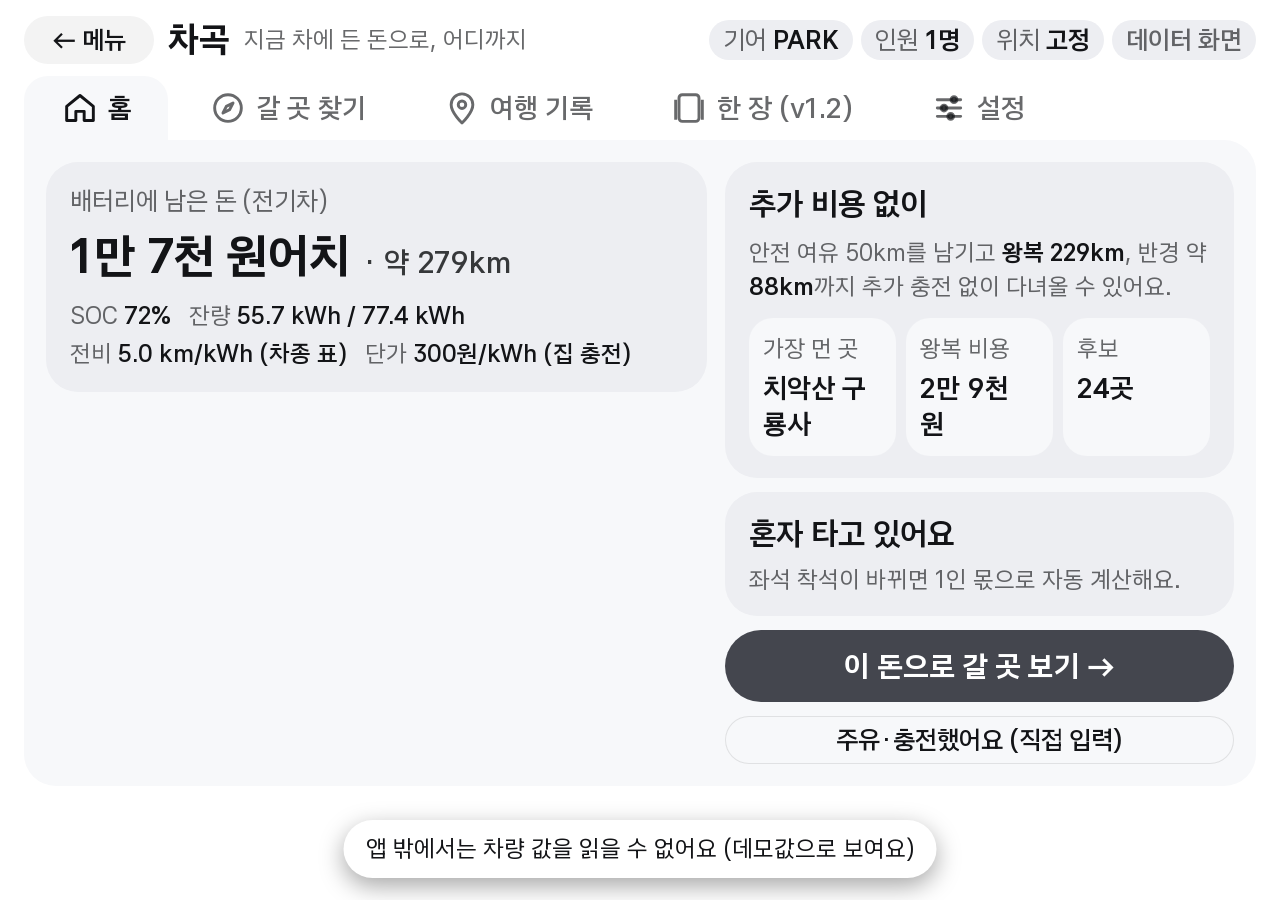
==== commit bf965623: "차곡: PRD v1.2 흐름을 새 탭 "한 장 (v1.2)"으로 - 잔고 km는 AAOS RANGE_REMAINING 1순위, 연비 L/100km 환산, 배터리 용량은 INFO_E" ====
--- a/app/src/main/assets/chagok-app.html
+++ b/app/src/main/assets/chagok-app.html
@@ -60,7 +60,7 @@
   .chip{display:inline-flex;align-items:center;gap:6px;min-height:40px;padding:0 14px;border-radius:999px;background:var(--surface-high);color:var(--text-tertiary)}
   .chip b{color:var(--text-primary)}
   nav{display:flex;gap:4px;padding:12px 24px 0;overflow-x:auto}
-  nav button{background:transparent;color:var(--text-tertiary);border-radius:calc(24*var(--u)) calc(24*var(--u)) 0 0;min-height:64px;padding:0 calc(36*var(--u));font-size:calc(28*var(--u))}
+  nav button{white-space:nowrap;flex-shrink:0;background:transparent;color:var(--text-tertiary);border-radius:calc(24*var(--u)) calc(24*var(--u)) 0 0;min-height:64px;padding:0 calc(36*var(--u));font-size:calc(28*var(--u))}
   nav button svg{width:calc(40*var(--u));height:calc(40*var(--u))}
   nav button[aria-selected="true"]{background:var(--bg-primary);color:var(--text-primary);font-weight:700}
   main{margin:0 24px 24px;padding:22px;border-radius:0 calc(32*var(--u)) calc(32*var(--u)) calc(32*var(--u));background:var(--bg-primary);box-sizing:border-box}
@@ -126,10 +126,47 @@
   #drive .card div:first-child{font-size:calc(30*var(--u));line-height:calc(38*var(--u));color:var(--text-tertiary);font-weight:600}
   #toast{position:fixed;left:50%;bottom:22px;transform:translateX(-50%);padding:12px 22px;border-radius:999px;background:var(--bg-popup);color:var(--text-primary);font-size:calc(24*var(--u));opacity:0;transition:opacity .2s;pointer-events:none;box-shadow:0 8px 24px rgba(0,0,0,.35)}
   #toast.show{opacity:1}
+  #picker{position:fixed;inset:0;background:rgba(0,0,0,.6);display:flex;align-items:center;justify-content:center;padding:24px}
+  #picker[hidden]{display:none}
+  #picker .card{width:min(520px,100%);box-sizing:border-box;background:var(--bg-popup)}
+  #pickerList{display:grid;gap:8px}
+  #pickerList button{justify-content:space-between;min-height:64px}
+  #pickerList button span{font-weight:400;font-size:calc(24*var(--u))}
+  /* ── PRD v1.2 탭 ── */
+  #tab-v12{position:relative}
+  .demo-mark{position:absolute;top:0;right:0;padding:4px 12px;border-radius:999px;background:var(--surface-high);color:var(--text-tertiary);font-size:calc(20*var(--u));line-height:calc(24*var(--u))}
+  .settle{box-shadow:inset 0 0 0 2px var(--active)}
+  .settle .head{font-size:calc(30*var(--u));line-height:calc(38*var(--u));font-weight:700}
+  .one-wrap{position:relative;padding:0 0 26px}
+  .one-back{position:absolute;left:0;right:0;bottom:0;height:60px;border-radius:calc(32*var(--u));background:var(--surface-accent)}
+  .one-back.b2{left:14px;right:14px;bottom:13px;opacity:.7}
+  .one-back.b3{left:28px;right:28px;bottom:26px;opacity:.5}
+  .one-back.b1{left:42px;right:42px;bottom:0;opacity:.35}
+  .one{position:relative;border-radius:calc(32*var(--u));overflow:hidden;background:var(--surface-high);margin:0 0 0}
+  .one .art{height:180px;position:relative}
+  .one .art svg{width:100%;height:100%;display:block}
+  .one .pill{position:absolute;left:14px;top:14px;padding:4px 12px;border-radius:999px;background:rgba(0,0,0,.55);color:#fff;font-size:calc(22*var(--u))}
+  .one .body{padding:18px 20px;display:grid;gap:10px}
+  .one .meta{color:var(--text-tertiary);font-size:calc(26*var(--u))}
+  .one .meta b{color:var(--text-primary)}
+  .badge{display:inline-flex;align-items:center;min-height:40px;padding:0 16px;border-radius:999px;font-weight:700;font-size:calc(26*var(--u))}
+  .badge.ok{background:rgba(0,224,116,.14);color:var(--active)}
+  .badge.tight{background:rgba(255,76,40,.14);color:var(--negative)}
+  .badge.extra{background:rgba(0,130,255,.14);color:var(--positive)}
+  .reason{color:var(--text-secondary);font-size:calc(26*var(--u))}
+  .reason::before{content:"이유 · ";color:var(--text-tertiary)}
+  .one .split{display:none;padding:12px 14px;border-radius:calc(20*var(--u));background:var(--surface-low);color:var(--text-tertiary);font-size:calc(24*var(--u));line-height:calc(32*var(--u))}
+  .one.open .split{display:block}
+  .one .btns{display:grid;grid-template-columns:1fr 1fr 1.4fr;gap:8px}
+  .stack-label{margin-top:8px;text-align:center;color:var(--text-tertiary);font-size:calc(22*var(--u))}
+  .mini-map{width:100%;height:auto;aspect-ratio:600/360;border-radius:calc(24*var(--u));background:var(--surface-low);margin-top:10px}
   /* Window Policy: 1:1 분할·세로(portrait) 창에서도 쓸 수 있게 */
   @media (max-width: 900px){
     .grid2,.find,.form{grid-template-columns:1fr}
     .chips{margin-left:0}
+    header,nav{padding-left:16px;padding-right:16px}
+    main{margin:0 16px 16px;padding:16px}
+    nav button{padding:0 calc(24*var(--u))}
     main{border-radius:0 0 calc(32*var(--u)) calc(32*var(--u))}
   }
 </style>
@@ -151,6 +188,7 @@
   <button role="tab" data-tab="home" aria-selected="true"><svg viewBox="0 0 48 48" fill="none" stroke="currentColor" stroke-width="3.5" stroke-linejoin="round"><path d="M8 22 24 9l16 13v17H29V28h-10v11H8z"/></svg>홈</button>
   <button role="tab" data-tab="find" aria-selected="false"><svg viewBox="0 0 48 48" fill="none" stroke="currentColor" stroke-width="3.5" stroke-linejoin="round"><circle cx="24" cy="24" r="16"/><path d="m30 18-4 8-8 4 4-8z"/></svg>갈 곳 찾기</button>
   <button role="tab" data-tab="log" aria-selected="false"><svg viewBox="0 0 48 48" fill="none" stroke="currentColor" stroke-width="3.5" stroke-linejoin="round"><path d="M24 42s13-12.5 13-22a13 13 0 0 0-26 0c0 9.5 13 22 13 22z"/><circle cx="24" cy="20" r="4.5"/></svg>여행 기록</button>
+  <button role="tab" data-tab="v12" aria-selected="false"><svg viewBox="0 0 48 48" fill="none" stroke="currentColor" stroke-width="3.5" stroke-linejoin="round"><rect x="12" y="8" width="24" height="32" rx="4"/><path d="M8 14v24M40 14v24"/></svg>한 장 (v1.2)</button>
   <button role="tab" data-tab="settings" aria-selected="false"><svg viewBox="0 0 48 48" fill="none" stroke="currentColor" stroke-width="3.5" stroke-linecap="round"><path d="M10 14h28M10 24h28M10 34h28"/><circle cx="30" cy="14" r="3.5" fill="currentColor"/><circle cx="18" cy="24" r="3.5" fill="currentColor"/><circle cx="26" cy="34" r="3.5" fill="currentColor"/></svg>설정</button>
 </nav>
 <main>
@@ -210,6 +248,38 @@
     </div>
   </section>
 
+  <!-- PRD v1.2: 잔고(주행가능거리 1순위) · F10 시동 정산 · F9 충전 직후 · F5 한 장 + 스택 · F17 이달 이동비 -->
+  <section id="tab-v12" hidden>
+    <span class="demo-mark" id="v12Demo" hidden>시연용 값</span>
+    <div class="grid2">
+      <div class="stack" style="align-content:start">
+        <div class="card settle" id="v12Settle" hidden></div>
+        <div class="card refill" id="v12Refill" hidden></div>
+        <div class="card balance">
+          <div class="muted" id="v12BalTitle">잔고</div>
+          <div class="big headline-s" id="v12Bal">—</div>
+          <div class="kv" id="v12Kv"></div>
+        </div>
+        <div class="card" id="v12Trip" hidden></div>
+        <div class="card">
+          <h2 id="v12Month">이번 달 이동비</h2>
+          <div class="muted small">앱을 열 때 지난번 이후 주행거리로 정산해 쌓아요. 따로 적지 않아도 돼요.</div>
+          <svg class="mini-map" id="v12Map" viewBox="0 0 600 360" aria-label="다녀온 곳 지도"></svg>
+          <div id="v12Ledger"></div>
+        </div>
+      </div>
+      <div class="stack" style="align-content:start">
+        <h2 style="margin:0">오늘의 한 곳</h2>
+        <div id="v12Notice"></div>
+        <div id="v12One"></div>
+        <div class="card" id="v12Opts" style="padding:16px 18px">
+          <div class="muted small" style="margin-bottom:8px">범위 바꾸기</div>
+          <div class="opts"><div class="seg" id="v12Extra"></div><div class="seg" id="v12Theme"></div></div>
+        </div>
+      </div>
+    </div>
+  </section>
+
   <section id="tab-settings" hidden>
     <div class="form">
       <label>차종 (탱크·배터리 용량, 기본 연비·전비)<select id="sCar"></select></label>
@@ -234,6 +304,12 @@
 
 <div id="drive"><div class="card" id="driveCard"></div></div>
 <div id="toast"></div>
+<!-- F8 경유지: 출발할 때 휴게소를 고른다 (최대 2곳 중 1곳 사용) -->
+<div id="picker" hidden><div class="card">
+  <h2 id="pickerTitle">들를 휴게소</h2>
+  <div id="pickerList"></div>
+  <button class="ghost" id="pickerClose" style="margin-top:12px;width:100%">취소</button>
+</div></div>
 
 <script src="chagok/data.js"></script>
 <script>
@@ -251,7 +327,9 @@
 const ui = { extra: 0, day: 'day', themes: [], sort: 'rec', rest: false, shown: [] };
 // SDK에서 읽은 값. 실패한 값은 null (에뮬에서는 연료·연비·전비가 실패)
 const live = { evSoc: null, evCapacity: null, fuelPercent: null, fuelEconomy: null, evEfficiency: null, range: null,
-  gear: null, ux: false, charging: null, seats: {}, origin: { ...DEFAULT_ORIGIN }, locFromNavi: false, nav: {} };
+  gear: null, ux: false, charging: null, seats: {}, origin: { ...DEFAULT_ORIGIN }, locFromNavi: false, nav: {},
+  // v1.2 탭: AAOS 표준 속성(주행가능거리 m, 배터리 용량 Wh, 연료 종류, 제조사), 누적 주행거리 km, 최근 목적지
+  rangeAaos: null, capacityAaos: null, fuelType: null, carMake: null, odometer: null, recent: null };
 
 // ── 형식 ──
 function won(n) {
@@ -299,13 +377,56 @@
   return { extraKm, rt, radius: rt / 2 / ROAD };
 }
 function people() { if (+settings.people) return +settings.people; const n = Object.values(live.seats).filter(Boolean).length; return Math.max(1, n); }
-// 후보지 하나의 비용 (왕복). 잔고 안이면 추가 주유·충전 0
+// 출발 위치가 3km 넘게 바뀌면 저장한 내비 값 대신 다시 받는다
+const sameOrigin = (x) => x && haversine(x.origin, live.origin) <= 3 ? x : null;
+// 내비 경로 미리보기(requestTrip → onTripInfo): 안내 없이 도로 거리·도착 예정·도착 시 SOC·에너지 소비(Wh)
+const naviTrip = (p) => sameOrigin(store.get('naviTrips', {})[p.name]);
+// 실제로 출발한 경로(onRouteStarted): 통행료는 이 값만 있다
+const naviRoute = (p) => sameOrigin(store.get('naviRoutes', {})[p.name]);
+// 후보지 하나의 비용 (왕복). 잔고 안이면 추가 주유·충전 0. 돌아오는 길은 가는 길과 같다고 본다
 function costOf(p, b) {
-  const one = roadKm(live.origin, p), rt = one * 2;
-  const energy = rt / b.eff * b.unit;
-  const total = energy + p.toll * 2 + p.parking;
+  const t = naviTrip(p), nr = naviRoute(p);
+  const one = t ? t.distance / 1000 : nr ? nr.distance / 1000 : roadKm(live.origin, p), rt = one * 2;
+  const tollOne = nr ? nr.toll : p.toll;
+  // 전기차는 내비가 계산한 에너지 소비를, 아니면 거리 ÷ 연비
+  const energy = b.ev && t?.energy > 0 ? t.energy / 1000 * 2 * b.unit : rt / b.eff * b.unit;
+  const total = energy + tollOne * 2 + p.parking;
   const needKm = Math.max(0, rt + b.margin - b.dist);
-  return { one, rt, energy, toll: p.toll * 2, parking: p.parking, total, extraWon: needKm / b.eff * b.unit, minutes: one / SPEED * 60 };
+  return { one, rt, energy, energyFromNavi: b.ev && t?.energy > 0, kwh: t ? t.energy / 1000 * 2 : null, toll: tollOne * 2, tollFromNavi: !!nr,
+    parking: p.parking, total, extraWon: needKm / b.eff * b.unit, socAtDest: b.ev && t ? t.soc : null,
+    minutes: t ? t.eta / 60 : nr ? nr.duration / 60 : one / SPEED * 60, fromNavi: !!(t || nr) };
+}
+// 미리보기는 한 번에 하나씩(동시에 보내면 응답 순서가 섞인다). 보이는 카드를 먼저, 나머지 후보는 뒤에 받는다
+const tripQueue = [];
+let tripWaiting = null;
+function queueTrips(names, first = false) {
+  const todo = names.filter((n) => !naviTrip(PLACES.find((p) => p.name === n)) && tripWaiting?.name !== n);
+  for (const n of todo) { const i = tripQueue.indexOf(n); if (i >= 0) tripQueue.splice(i, 1); }
+  if (first) tripQueue.unshift(...todo); else tripQueue.push(...todo);
+  pumpTrips();
+}
+function pumpTrips() {
+  if (!cc || tripWaiting) return;
+  const name = tripQueue.shift(); if (!name) return;
+  const p = PLACES.find((x) => x.name === name);
+  if (naviTrip(p)) return pumpTrips();
+  tripWaiting = { name, origin: { ...live.origin }, timer: setTimeout(() => { tripWaiting = null; pumpTrips(); }, 8000) };
+  cc.requestTrip(p.lat, p.lng, p.name);
+}
+// 응답이 늦게 오거나 한 요청에 두 번 오기도 해서, 요청 순서가 아니라 경로의 목적지 이름(routePoints DESTINATION)으로 맞춘다
+function onTripInfo(d) {
+  const name = d.summary?.routePoints?.find((r) => r.pointType === 'DESTINATION')?.poiName;
+  if (!PLACES.some((p) => p.name === name)) return;
+  const trips = store.get('naviTrips', {});
+  trips[name] = { distance: d.distance, eta: d.eta, soc: d.estimatedSocAtDest, energy: d.energyConsumption, origin: tripWaiting?.origin || { ...live.origin }, at: Date.now() };
+  store.set('naviTrips', trips);
+  renderAll();
+  if (tripWaiting?.name === name) { clearTimeout(tripWaiting.timer); tripWaiting = null; pumpTrips(); }
+}
+function saveRoute(name, d) {
+  const routes = store.get('naviRoutes', {});
+  routes[name] = { distance: d.distance, duration: d.duration, toll: d.tollFare, origin: { ...live.origin }, at: Date.now() };
+  store.set('naviRoutes', routes);
 }
 function bearingSector(p) { const a = Math.atan2(p.lng - live.origin.lng, p.lat - live.origin.lat); return Math.round((a + Math.PI) / (Math.PI / 4)) % 8; }
 const visited = () => new Set(store.get('records', []).map((r) => r.name));
@@ -473,6 +594,7 @@
   const valid = ui.shown.map((name) => list.find((x) => x.p.name === name)).filter(Boolean);
   const cards = valid.length === Math.min(count, list.length) ? valid : pick(list, count);
   ui.shown = cards.map((x) => x.p.name);
+  queueTrips(ui.shown, true); // 보이는 카드부터 내비 미리보기
   $('deckNotice').innerHTML = notice ? `<div class="notice">${notice}</div>` : '';
   $('deckArt').innerHTML = art(ui.themes[0] || cards[0]?.p.theme || 'drive', 7);
   $('cards').innerHTML = !cards.length ? `<div class="notice">${b.pct == null ? '차량 값을 읽는 중이에요…' : '이 조건에 맞는 후보가 없어요. 테마를 풀거나 더 쓸 돈을 늘려 보세요.'}</div>`
@@ -482,10 +604,10 @@
       return `<article class="place" data-name="${p.name}">
         <div class="art">${art(p.theme, i + 1)}</div>
         <div class="body">
-          <div><h3>${p.name}</h3><div class="tag">${themeName(p.theme)} · 편도 ${km(c.one)}</div></div>
+          <div><h3>${p.name}</h3><div class="tag">${themeName(p.theme)} · 편도 ${km(c.one)} <span style="color:${c.fromNavi ? 'var(--positive)' : 'inherit'}">${c.fromNavi ? '(내비)' : '(추정 · 내비 확인 중)'}</span>${c.socAtDest != null ? ` · 도착 시 배터리 ${c.socAtDest}%` : ''}</div></div>
           <div class="line">왕복 <b>${won(c.total)}</b> · ${extra}${n > 1 ? ` · 1인 <b>${won(c.total / n)}</b>` : ''} · ${dur(c.minutes)}</div>
-          <div class="split">${b.energyName === '충전' ? '전기' : '연료'} ${won(c.energy)} (${c.rt.toFixed(0)}km ÷ ${b.eff.toFixed(1)} × ${b.unit.toLocaleString('ko-KR')}원)<br>
-            통행료 ${won(c.toll)} (왕복, 추정) · 주차 ${c.parking ? won(c.parking) : '무료/정보 없음'}<br>= <b>${won(c.total)}</b>${n > 1 ? ` · ${n}명이면 1인 ${won(c.total / n)}` : ''}</div>
+          <div class="split">${b.energyName === '충전' ? '전기' : '연료'} ${won(c.energy)} (${c.energyFromNavi ? `왕복 ${c.kwh.toFixed(1)}kWh, 내비 예상 소비 × 2` : `왕복 ${c.rt.toFixed(0)}km ÷ ${b.eff.toFixed(1)}`} × ${b.unit.toLocaleString('ko-KR')}원)<br>
+            통행료 ${won(c.toll)} (왕복, ${c.tollFromNavi ? '내비 편도 × 2' : '추정'}) · 주차 ${c.parking ? won(c.parking) : '무료/정보 없음'}<br>= <b>${won(c.total)}</b>${n > 1 ? ` · ${n}명이면 1인 ${won(c.total / n)}` : ''}</div>
           <div class="btns"><button data-act="split">비용 분해</button><button data-act="swap">교체</button><button class="go filled" data-act="go">출발</button></div>
         </div></article>`;
     }).join('');
@@ -504,19 +626,35 @@
   } else depart(PLACES.find((p) => p.name === name));
 });
 $('useRest').addEventListener('change', (e) => { ui.rest = e.target.checked; });
-
 // ── F8 내비 전달 ──
-function restStop(p) {
-  const direct = haversine(live.origin, p);
-  const best = REST_AREAS.map((r) => ({ r, detour: haversine(live.origin, r) + haversine(r, p) - direct, from: haversine(live.origin, r) }))
-    .filter((x) => x.from > 8 && x.detour < 8).sort((a, b) => a.detour - b.detour)[0];
-  return best?.r;
-}
-function depart(p) {
+// 휴게소 후보: 가는 경로 위(출발지와 목적지 사이, 더 돌아가는 거리 8km 이하)에 있는 곳만, 짧은 순으로 최대 3곳
+const REST_MAX_DETOUR = 8;
+function restCandidates(p) {
+  const o = live.origin, direct = haversine(o, p);
+  return REST_AREAS.map((r) => ({ r, from: haversine(o, r), to: haversine(r, p), detour: (haversine(o, r) + haversine(r, p) - direct) * ROAD }))
+    .filter((x) => x.from > 3 && x.to < direct && x.detour <= REST_MAX_DETOUR)
+    .sort((a, b) => a.detour - b.detour).slice(0, 3);
+}
+function pickRest(p) {
+  const list = restCandidates(p);
+  if (!list.length) { toast('가는 길에 들를 휴게소가 없어 바로 출발해요'); return depart(p, null); }
+  $('pickerTitle').textContent = `${p.name} 가는 길에 들를 휴게소`;
+  $('pickerList').innerHTML = list.map((x, i) => `<button data-rest="${i}">${x.r.name}<span class="muted">${x.detour < 1 ? '거의 그대로' : `+${km(x.detour)} 더`}</span></button>`).join('')
+    + '<button class="ghost" data-rest="none">휴게소 없이 출발</button>';
+  $('pickerList').onclick = (e) => {
+    const v = e.target.closest('[data-rest]')?.dataset.rest; if (v == null) return;
+    $('picker').hidden = true;
+    depart(p, v === 'none' ? null : list[+v].r);
+  };
+  $('picker').hidden = false;
+}
+$('pickerClose').addEventListener('click', () => { $('picker').hidden = true; });
+function depart(p, rest) {
   if (!cc) return toast('앱 밖에서는 내비를 부를 수 없어요');
   if (live.ux) return toast('주행 중에는 고를 수 없어요');
+  if (ui.rest && rest === undefined) return pickRest(p);
+  rest = rest || null;
   const b = balance(), c = costOf(p, b), n = people();
-  const rest = ui.rest ? restStop(p) : null;
   const trip = { name: p.name, theme: p.theme, lat: p.lat, lng: p.lng, startPct: b.pct, ev: b.ev, capacity: b.capacity, unit: b.unit, eff: b.eff,
     est: { energy: c.energy / 2, toll: p.toll, parking: p.parking, one: c.one }, people: n, at: Date.now(), rest: rest?.name || null };
   store.set('trip', trip); live.nav = {};
@@ -585,6 +723,250 @@
   store.set('records', recs); renderLog();
 });
 
+// ════════ PRD v1.2 탭 ════════
+// 숫자 표기(5-3): 잔고·정산은 천 원 단위, 카드 비용·1인 몫은 어림
+function wonK(n) {
+  const r = Math.round(Math.max(0, n) / 1000);
+  if (r === 0) return '1천 원 미만';
+  const man = Math.floor(r / 10), chun = r % 10;
+  return man ? `${man}만${chun ? ` ${chun}천` : ''} 원` : `${chun}천 원`;
+}
+function won5k(n) { const r = Math.max(5000, Math.round(n / 5000) * 5000); return `${wonK(r)} 안팎`; }
+const durRound = (min) => dur(Math.max(5, Math.round(min / 5) * 5));
+const DEFAULT_UNIT = { gas: 1680, home: 300, fast: 350 };
+const NEAR_MIN = 75; // 편도 75분 안
+const ui12 = { extra: 0, theme: null, deck: [], idx: 0, swaps: 0, askTheme: false, open: false, sig: '' };
+
+// 잔고: km는 차량 주행가능거리(RANGE_REMAINING) 1순위, 원은 잔량 × 용량 × 단가
+function balance12() {
+  const ev = isEV(), c = car();
+  const pct = ev ? live.evSoc : (live.fuelPercent ?? +settings.mockFuel);
+  const capacity = ev ? (live.capacityAaos > 0 ? live.capacityAaos / 1000 : live.evCapacity > 0 ? live.evCapacity / 1000 : (c.ev ? c.capacity : 77.4))
+    : (c.ev ? 50 : c.capacity);
+  // SDK 단위: 전기 km/kWh, 내연 L/100km → km/L로 바꾼다. 없으면 차종 표(공인) × 0.85
+  let eff, effSrc;
+  if (ev && live.evEfficiency > 0) { eff = live.evEfficiency; effSrc = '차량'; }
+  else if (!ev && live.fuelEconomy > 0) { eff = 100 / live.fuelEconomy; effSrc = '차량 (L/100km 환산)'; }
+  else { eff = (c.ev === ev ? c.eff : (ev ? 5.0 : 13.0)) * 0.85; effSrc = '공인 × 0.85'; }
+  const unitKey = ev ? (settings.source === 'fast' ? 'fast' : 'home') : 'gas';
+  const unit = +settings[unitKey], avgUnit = unit === DEFAULT_UNIT[unitKey];
+  const amount = (pct ?? 0) / 100 * capacity;
+  const rangeKm = live.rangeAaos > 0 ? live.rangeAaos / 1000 : null;
+  const dist = rangeKm ?? amount * eff;
+  const margin = Math.max(+settings.margin, dist * 0.15);
+  return { ev, pct, capacity, eff, effSrc, unit, avgUnit, amount, won: amount * unit, dist, distSrc: rangeKm != null ? '차량 주행가능거리' : '잔량 × 연비',
+    margin, usable: Math.max(0, dist - margin), unitName: ev ? 'kWh' : 'L', energyName: ev ? '충전' : '주유', tankName: ev ? '배터리' : '탱크' };
+}
+const demoValues = () => !cc || /42dot/i.test(live.carMake || '') || (!isEV() && live.fuelPercent == null);
+
+// 금액 배지: 왕복이 사용 가능 거리의 90% 이하 → "추가 충전 없이 · 여유", 90~100% → "빠듯"만, 넘으면 "+○ 안팎"
+function badge12(c, b) {
+  if (c.rt <= b.usable * 0.9) return `<span class="badge ok">추가 ${b.energyName} 없이 · 여유 ${km(b.margin)}</span>`;
+  if (c.rt <= b.usable) return '<span class="badge tight">빠듯</span>';
+  return `<span class="badge extra">+${won5k((c.rt - b.usable) / b.eff * b.unit)}</span>`;
+}
+const ledger = () => store.get('ledger12', []);
+// 점수 = 추가 비용 적합 + 75분 안 + 테마 일치 + 지난번과 다른 테마/처음 가는 곳 − 최근 방문 + 주차 정보. 상위 3개 근거 → 이유 한 줄
+function ranked12(b, extra = ui12.extra) {
+  const extraKm = extra / b.unit * b.eff;
+  const past = [...ledger().filter((x) => x.place), ...store.get('records', [])].sort((x, y) => y.at - x.at);
+  const seen = new Set(past.map((x) => x.place || x.name)), lastTheme = past[0]?.theme;
+  return PLACES.map((p) => ({ p, c: costOf(p, b) }))
+    .filter(({ p, c }) => c.minutes <= DAY_MAX_ONEWAY && c.rt <= b.usable + extraKm && (!ui12.theme || p.theme === ui12.theme))
+    .map((x) => {
+      const { p, c } = x, f = [];
+      if (c.rt <= b.usable * 0.9) f.push([1.0, '추가 0원 안']); else if (c.rt <= b.usable) f.push([0.4, null]); else f.push([0.2, `+${wonK(extra)} 안`]);
+      if (c.minutes <= NEAR_MIN) f.push([0.8, `${NEAR_MIN}분 안`]);
+      if (ui12.theme && p.theme === ui12.theme) f.push([0.6, '고른 테마']);
+      if (lastTheme) f.push(p.theme !== lastTheme ? [0.5, '지난번과 다른 테마'] : [-0.4, null]);
+      f.push(seen.has(p.name) ? [-0.8, null] : [0.3, '처음 가는 곳']);
+      f.push([0.5 * (1 - Math.abs(c.rt / Math.max(1, b.usable + extraKm) - 0.6)), null]); // 범위를 알차게 쓰는 거리
+      if (p.parking != null) f.push([0.05, null]); // 주차 정보: 점수에만, 이유 문구에는 안 씀
+      const score = f.reduce((s, [v]) => s + v, 0);
+      const why = f.filter(([v, t]) => t && v > 0).sort((a, z) => z[0] - a[0]).slice(0, 3).map(([, t]) => t);
+      return { ...x, score, why };
+    }).sort((a, z) => z.score - a.score);
+}
+// 스택 4장: 1위 앞면, 2~3장은 75분 안, 1장은 "조금 먼 곳"
+function buildDeck(list) {
+  const near = list.filter((x) => x.c.minutes <= NEAR_MIN), far = list.filter((x) => x.c.minutes > NEAR_MIN);
+  const out = list.slice(0, 1);
+  for (const x of near) { if (out.length >= 3) break; if (!out.includes(x) && !out.some((o) => o.p.theme === x.p.theme)) out.push(x); }
+  for (const x of near) { if (out.length >= 3) break; if (!out.includes(x)) out.push(x); }
+  const farOne = far.find((x) => !out.includes(x)); if (farOne) out.push(farOne);
+  for (const x of list) { if (out.length >= 4) break; if (!out.includes(x)) out.push(x); }
+  return out.map((x) => x.p.name);
+}
+
+function render12() {
+  const b = balance12(), n = people();
+  $('v12Demo').hidden = !demoValues();
+  // 잔고
+  $('v12BalTitle').textContent = `${b.tankName}에 든 돈 (${b.ev ? '전기차' : '내연'})`;
+  $('v12Bal').innerHTML = b.pct == null ? '읽는 중…' : `${wonK(b.won)}어치 <small>· 약 ${km(b.dist)}</small>`;
+  $('v12Kv').innerHTML = [
+    ['거리 기준', b.distSrc], [b.ev ? '전비' : '연비', `${b.eff.toFixed(1)} km/${b.unitName} (${b.effSrc})`],
+    ['단가', `${b.unit.toLocaleString('ko-KR')}원/${b.unitName}${b.avgUnit ? ' · 평균 단가' : ''}`],
+    ['안전 여유', km(b.margin)], ...(n > 1 ? [['인원', `${n}명 · 1인 ${wonK(b.won / n)}어치`]] : []),
+  ].map(([k, v]) => `<span>${k} <b>${v}</b></span>`).join('');
+  renderSettle12(); renderRefill12(b); renderTrip12(); renderMonth12();
+  // 범위 바꾸기
+  const seg12 = (id, items, cur, set) => { $(id).innerHTML = items.map(([v, l]) => `<button data-v="${v}" class="${String(cur) === String(v) ? 'on' : ''}">${l}</button>`).join('');
+    $(id).onclick = (e) => { const v = e.target.closest('[data-v]')?.dataset.v; if (v == null) return; set(v); ui12.deck = []; ui12.idx = 0; ui12.swaps = 0; ui12.askTheme = false; render12(); }; };
+  seg12('v12Extra', [[0, '추가 0원'], [10000, '+1만'], [30000, '+3만']], ui12.extra, (v) => { ui12.extra = +v; });
+  seg12('v12Theme', [['', '테마 전부'], ...THEMES.map((t) => [t.id, t.name])], ui12.theme || '', (v) => { ui12.theme = v || null; });
+  // 한 장
+  if (b.pct == null) { $('v12One').innerHTML = '<div class="notice">차량 값을 읽는 중이에요…</div>'; return; }
+  let list = ranked12(b), notice = '';
+  if (!list.length && ui12.extra === 0) {
+    for (const x of [10000, 30000]) { list = ranked12(b, x); if (list.length) { notice = `추가 0원 안에는 갈 곳이 없어요. +${wonK(x)} 범위에서 골랐어요.`; break; } }
+  }
+  // 이미 보던 카드는 +3만 범위 안이면 그대로 두고 배지만 바꾼다(PT 3단계: SOC 80 → 35)
+  const keep = ranked12(b, 30000);
+  if (!ui12.deck.length || !keep.some((x) => x.p.name === ui12.deck[ui12.idx])) { ui12.deck = buildDeck(list); ui12.idx = 0; ui12.swaps = 0; }
+  if (ui12.askTheme) notice = '세 번째예요. 테마를 바꿔 볼까요? 아래 범위 바꾸기에서 고를 수 있어요.';
+  $('v12Notice').innerHTML = notice ? `<div class="notice">${notice}</div>` : '';
+  const cur = keep.find((x) => x.p.name === ui12.deck[ui12.idx]);
+  if (!cur) { $('v12One').innerHTML = '<div class="notice">이 조건에 맞는 곳이 없어요. 테마를 풀거나 더 쓸 돈을 늘려 보세요.</div>'; return; }
+  queueTrips(ui12.deck, true);
+  const { p, c, why } = cur, left = ui12.deck.length - ui12.idx - 1;
+  $('v12One').innerHTML = `<div class="one-wrap">
+      ${left >= 3 ? '<div class="one-back b1"></div>' : ''}${left >= 2 ? '<div class="one-back b3"></div>' : ''}${left >= 1 ? '<div class="one-back b2"></div>' : ''}
+      <article class="one${ui12.open ? ' open' : ''}">
+        <div class="art">${art(p.theme, 3)}<span class="pill">${c.minutes <= NEAR_MIN ? `${NEAR_MIN}분 안` : '조금 먼 곳'}</span></div>
+        <div class="body">
+          <div class="meta">${themeName(p.theme)} · <b>${durRound(c.minutes)}</b>${c.fromNavi ? '' : ' (추정)'}</div>
+          <h3 class="title-m" style="margin:0">${p.name}</h3>
+          <div style="display:flex;gap:8px;flex-wrap:wrap">${badge12(c, b)}${n > 1 ? `<span class="badge" style="background:var(--surface-accent)">1인 ${wonK(Math.max(1000, Math.round(c.total / n / 1000) * 1000))} 안팎</span>` : ''}</div>
+          ${why.length ? `<div class="reason">${why.join(' · ')}</div>` : ''}
+          <div class="split">${b.ev ? '전기' : '연료'} ${won5k(c.energy)} · 통행료 ${c.toll ? won5k(c.toll) : '없음'} · 주차 ${c.parking ? wonK(c.parking) : '무료/정보 없음'}<br>왕복 약 ${km(c.rt)} · 합계 <b>${won5k(c.total)}</b>${b.avgUnit ? ' · 평균 단가 기준' : ''}</div>
+          <div class="btns"><button data-one="split">비용 보기</button><button data-one="swap" style="white-space:nowrap">다른 곳 ${Math.max(0, 2 - ui12.swaps)}번</button><button class="filled" data-one="go">출발</button></div>
+        </div>
+      </article></div>
+    <div class="stack-label">${left > 0 ? `다른 후보 ${left}` : '마지막 후보예요'}</div>`;
+}
+$('v12One').addEventListener('click', (e) => {
+  const a = e.target.closest('[data-one]')?.dataset.one; if (!a) return;
+  if (a === 'split') ui12.open = !ui12.open;
+  else if (a === 'swap') {
+    if (ui12.swaps >= 2 || ui12.idx >= ui12.deck.length - 1) { ui12.askTheme = true; }
+    else { ui12.idx++; ui12.swaps++; ui12.open = false; }
+  } else depart12(PLACES.find((p) => p.name === ui12.deck[ui12.idx]));
+  render12();
+});
+
+// ── F10 시동(앱 실행) 시점 정산: (지금 누적 주행거리 − 직전 정산 주행거리) ÷ 연비 × 직전 단가, ÷ 직전 착석 수 ──
+let settleChecked = false;
+function checkSettle() {
+  if (live.odometer == null || store.get('trip', null)?.v === 12) return;
+  settleChecked = true;
+  const b = balance12(), base = store.get('settle12', null), now = { odo: live.odometer, unit: b.unit, eff: b.eff, ev: b.ev, seats: people(), at: Date.now() };
+  if (!base) { store.set('settle12', now); return; } // 첫 실행: 기준점만 저장
+  const dkm = live.odometer - base.odo;
+  if (dkm > 0.5) {
+    const last = live.recent?.[0];
+    const entry = { type: 'settle', km: dkm, won: dkm / base.eff * base.unit, seats: base.seats, at: Date.now(), from: base.at,
+      place: last?.name || null, lat: last?.latitude, lng: last?.longitude, theme: PLACES.find((p) => p.name === last?.name)?.theme };
+    store.set('ledger12', [entry, ...ledger()]);
+    store.set('settleCard12', entry);
+  }
+  if (dkm !== 0) store.set('settle12', now); // 0이면 카드 생략, 기준점 유지
+}
+function renderSettle12() {
+  const e = store.get('settleCard12', null), el = $('v12Settle');
+  if (!e) { el.hidden = true; return; }
+  el.hidden = false;
+  const days = Math.floor((e.at - e.from) / 86400000);
+  el.innerHTML = `<div class="muted small">앱을 열 때 정산했어요</div>
+    <div class="head">지난번 이후 ${days >= 1 ? `${days}일 · ` : ''}${km(e.km)} · 약 ${wonK(e.won)}${e.place ? ` · 마지막 목적지 ${e.place}` : ''}</div>
+    ${e.seats > 1 ? `<div class="muted small">${e.seats}명이 탔으면 1인 약 ${wonK(e.won / e.seats)}</div>` : ''}
+    <div style="display:flex;gap:8px;margin-top:12px"><button class="ghost" id="v12SettleClose">닫기</button></div>`;
+  $('v12SettleClose').onclick = () => { store.set('settleCard12', null); render12(); };
+}
+
+// ── F9 충전·주유 직후: 전기차는 SOC 증가분으로 금액 추정 → 바로 한 장, 내연은 금액 확인 ──
+function renderRefill12(b) {
+  const el = $('v12Refill');
+  if (!refill) { el.hidden = true; return; }
+  el.hidden = false;
+  const amount = refill.amount ?? (b.ev && refill.to > refill.from ? (refill.to - refill.from) / 100 * b.capacity * b.unit : null);
+  if (amount == null) {
+    const full = Math.max(0, (100 - (refill.from ?? 0)) / 100 * b.capacity * b.unit);
+    el.innerHTML = `<h2>방금 주유했네요</h2><div class="muted small">결제 금액은 차가 몰라요. 얼마 넣었는지 골라 주세요.</div>
+      <div class="row"><button data-r="30000">3만 원</button><button data-r="50000">5만 원</button><button data-r="${Math.round(full)}">가득</button>
+      <input id="v12AmtIn" type="number" placeholder="직접 (원)" style="width:130px"><button data-r="input">확인</button><button class="ghost" data-r="close">닫기</button></div>`;
+    return;
+  }
+  const dist = amount / b.unit * b.eff;
+  const pick = ranked12(b, 30000).find((x) => x.c.rt <= dist) || ranked12(b)[0];
+  el.innerHTML = `<h2>방금 약 ${wonK(amount)}어치 ${b.energyName}${refill.to > refill.from ? ` <small class="muted">(${Math.round(refill.from)}% → ${Math.round(refill.to)}%)</small>` : ''}</h2>
+    <div class="muted">그만큼이면 약 ${km(dist)}${pick ? ` · <b style="color:var(--text-primary)">${pick.p.name}</b> 왕복` : ''}</div>
+    <div class="row">${pick ? `<button class="on" data-r="show" data-name="${pick.p.name}">이 한 장 보기</button>` : ''}<button class="ghost" data-r="close">닫기</button></div>`;
+}
+$('v12Refill').addEventListener('click', (e) => {
+  const t = e.target.closest('[data-r]'); if (!t) return;
+  const a = t.dataset.r;
+  if (a === 'close') refill = null;
+  else if (a === 'show') { ui12.deck = [t.dataset.name, ...ui12.deck.filter((x) => x !== t.dataset.name)].slice(0, 4); ui12.idx = 0; ui12.swaps = 0; refill = null; }
+  else if (a === 'input') { const v = +$('v12AmtIn').value; if (!(v > 0)) return toast('금액을 넣어 주세요'); refill.amount = v; }
+  else refill.amount = +a;
+  store.set('refill', refill); render12();
+});
+
+// ── 출발 (경유지는 사용자가 고른 곳만 → 앱이 휴게소를 추천하지 않는다) / 도착 ──
+function depart12(p) {
+  if (!cc) return toast('앱 밖에서는 내비를 부를 수 없어요');
+  if (live.ux) return toast('주행 중에는 고를 수 없어요');
+  const b = balance12(), c = costOf(p, b);
+  store.set('trip', { v: 12, name: p.name, theme: p.theme, lat: p.lat, lng: p.lng, startOdo: live.odometer, unit: b.unit, eff: b.eff,
+    est: { energy: c.energy / 2, toll: c.toll / 2, parking: p.parking, one: c.one }, people: people(), at: Date.now(), rest: null });
+  live.nav = {};
+  cc.requestRoute(p.lat, p.lng, p.name, 'RECOMMENDED');
+  toast(`${p.name}로 안내를 요청했어요`);
+  render12();
+}
+function renderTrip12() {
+  const trip = store.get('trip', null), el = $('v12Trip');
+  if (trip?.v !== 12) { el.hidden = true; return; }
+  el.hidden = false;
+  el.innerHTML = `<h2>${trip.name}로 가는 중</h2>
+    <div class="kv"><span>남은 거리 <b>${live.nav.remainDistance != null ? km(live.nav.remainDistance / 1000) : '내비 정보 기다리는 중'}</b></span>
+    ${live.nav.remainTime != null ? `<span>남은 시간 <b>${dur(live.nav.remainTime / 60)}</b></span>` : ''}</div>
+    <div class="muted small" style="margin-top:8px">도착해서 기어 P로 두고 운전석 문을 열면 기록돼요.</div>
+    <div style="display:flex;gap:8px;margin-top:12px"><button class="ghost" id="v12Cancel">여행 취소</button></div>`;
+  $('v12Cancel').onclick = () => { store.set('trip', null); cc?.cancelRoute(); render12(); };
+}
+// 도착: 주행거리가 늘었으면 그 차이로, 아니면(에뮬) 편도 추정으로 이동비를 쌓는다. 예상과 실제 비교 문구는 쓰지 않는다
+function finish12() {
+  const trip = store.get('trip', null); if (trip?.v !== 12) return;
+  const dkm = live.odometer != null && trip.startOdo != null ? live.odometer - trip.startOdo : 0;
+  const measured = dkm > 0.5, kmUsed = measured ? dkm : trip.est.one;
+  const toll = live.nav.tollFare ?? trip.est.toll;
+  const entry = { type: 'arrive', km: kmUsed, won: kmUsed / trip.eff * trip.unit + toll, seats: trip.people, at: Date.now(),
+    place: trip.name, lat: trip.lat, lng: trip.lng, theme: trip.theme, demo: !measured };
+  store.set('ledger12', [entry, ...ledger()]);
+  store.set('trip', null);
+  if (live.odometer != null) store.set('settle12', { odo: live.odometer, unit: trip.unit, eff: trip.eff, seats: people(), at: Date.now() }); // 다음 정산과 겹치지 않게
+  toast(`${trip.name} 도착 · 이번 달 이동비에 넣었어요`);
+  renderAll();
+}
+
+// ── F17 다녀온 곳 + 이번 달 이동비 ──
+function renderMonth12() {
+  const d = new Date(), month = ledger().filter((x) => { const t = new Date(x.at); return t.getFullYear() === d.getFullYear() && t.getMonth() === d.getMonth(); });
+  const places = new Set(month.filter((x) => x.place).map((x) => x.place));
+  $('v12Month').textContent = `이번 달 이동비 ${month.length ? `약 ${wonK(month.reduce((s, x) => s + x.won, 0))}` : '0원'} · 다녀온 곳 ${places.size}곳`;
+  const P = (lat, lng) => { const [x, y] = proj(lat, lng); return [x, y * 360 / 520]; };
+  const [ox, oy] = P(live.origin.lat, live.origin.lng);
+  $('v12Map').innerHTML = CITIES.map(([nm, lat, lng]) => { const [x, y] = P(lat, lng); return `<circle cx="${x}" cy="${y}" r="3" fill="#3a4a73"/><text x="${x + 6}" y="${y + 4}" fill="#5b6c96" font-size="13">${nm}</text>`; }).join('')
+    + month.filter((x) => x.lat).map((x) => { const [px, py] = P(x.lat, x.lng), col = (THEMES.find((t) => t.id === x.theme) || THEMES[0]).c[1];
+      return `<path d="M${px} ${py} l-8 -16 a9 9 0 1 1 16 0z" fill="${col}"/><text x="${px + 10}" y="${py - 10}" fill="currentColor" font-size="13">${x.place}</text>`; }).join('')
+    + `<circle cx="${ox}" cy="${oy}" r="7" fill="#3ddc84"/>`;
+  $('v12Ledger').innerHTML = month.length ? month.slice(0, 6).map((x) => `<div class="rec"><div><b>${x.place || '이동'}</b> <span class="muted">${new Date(x.at).toLocaleDateString('ko-KR')}</span><br>
+    <span class="muted">${x.type === 'settle' ? '앱 열 때 정산' : '도착'} · ${km(x.km)}${x.demo ? ' · 시연용 값' : ''}${x.seats > 1 ? ` · 1인 약 ${wonK(x.won / x.seats)}` : ''}</span></div><div style="text-align:right"><b>약 ${wonK(x.won)}</b></div></div>`).join('')
+    : '<div class="muted small" style="margin-top:10px">아직 이번 달 기록이 없어요.</div>';
+}
+
 // ── 설정 ──
 $('sCar').innerHTML = CARS.map((c) => `<option value="${c.id}">${c.name}</option>`).join('');
 const SET = { sCar: 'car', sMode: 'mode', sMockFuel: 'mockFuel', sGas: 'gas', sHome: 'home', sFast: 'fast', sSource: 'source', sMargin: 'margin', sCount: 'count', sCommute: 'commute', sPeople: 'people' };
@@ -624,7 +1006,7 @@
   requestAnimationFrame(() => {
     renderQueued = false;
     const t = store.get('tab', 'home');
-    if (t === 'home') renderHome(); else if (t === 'find') renderFind(); else if (t === 'log') renderLog();
+    if (t === 'home') renderHome(); else if (t === 'find') renderFind(); else if (t === 'log') renderLog(); else if (t === 'v12') render12();
     $('cGear').textContent = live.gear ? String(live.gear).replace('GEAR_', '') : '—';
     $('cPeople').textContent = `${people()}명`;
     $('cLoc').textContent = live.locFromNavi ? '내비' : '고정';
@@ -641,19 +1023,28 @@
     if (sig[m.key] === JSON.stringify(v)) return;
     sig[m.key] = JSON.stringify(v);
     if (SEAT_KEYS.includes(m.key)) live.seats[m.key] = v === true;
+    // v1.2: 기어 P에서 운전석 문이 열리면 도착 (에뮬 PT 6단계)
+    else if (m.key === 'door.ROW_1_LEFT') { if (v > 0 && live.gear === 'GEAR_PARK' && store.get('trip', null)?.v === 12) finish12(); }
     else if (m.key === 'uxRestricted') live.ux = v === true;
     else if (m.key === 'evCharging') { if (v != null) watchCharging(v); }
     else if (m.key in live) live[m.key] = v;
     if (m.key === 'evSoc' || (m.key === 'fuelPercent' && v != null)) watchRefill(v);
+    if (m.key === 'odometer' && v != null && !settleChecked) checkSettle(); // 앱을 열고 처음 읽은 값으로만 정산
     renderAll();
   } else if (m.type === 'navi') {
     const d = m.data;
     if (m.event === 'currentLocation' && d?.latitude) {
       live.origin = { lat: d.latitude, lng: d.longitude, name: d.address?.split(' ').slice(-2).join(' ') || '현재 위치' };
-      if (!live.locFromNavi) { live.locFromNavi = true; renderAll(); }
+      // 위치를 처음 받으면 모든 후보의 내비 미리보기를 차례로 받는다
+      if (!live.locFromNavi) { live.locFromNavi = true; queueTrips(PLACES.map((p) => p.name)); renderAll(); }
     } else if (m.event === 'destination' && d) {
       live.nav = { remainDistance: d.remainDistance, remainTime: d.remainTime, tollFare: d.tollFare }; renderAll();
-    } else if (m.event === 'destinationArrived') finishTrip(d);
+    } else if (m.event === 'tripInfo' && d) onTripInfo(d);
+    else if (m.event === 'routeStarted' && d && store.get('trip', null)?.name === d.name && !store.get('trip').rest) {
+      saveRoute(d.name, d); // 실제 출발한 경로 값도 다음 추천에 쓴다 (경유지가 있으면 첫 구간 값이라 저장하지 않음)
+    }
+    else if (m.event === 'destinationArrived') { if (store.get('trip', null)?.v === 12) finish12(); else finishTrip(d); }
+    else if (m.event === 'recentDestinations' && Array.isArray(d)) { live.recent = d; renderAll(); }
     else if (m.event === 'routeCancelled' && store.get('trip', null)) toast('내비 안내가 취소됐어요 (여행은 남겨 둘게요)');
   }
 };
@@ -662,10 +1053,19 @@
   toast('앱 밖에서는 차량 값을 읽을 수 없어요 (데모값으로 보여요)');
   live.evSoc = 72; live.gear = 'GEAR_PARK';
 } else {
-  cc.readAll();
+  // 최근 목적지를 먼저 받아 두고 차량 값을 읽는다 (정산 카드의 "마지막 목적지")
+  cc.readRecent();
+  setTimeout(() => cc.readAll(), 300);
   setTimeout(() => cc.readNavi(), 800);
-  setInterval(() => cc.readAll(), 2000);
-  setInterval(() => { if (store.get('trip', null) || !live.locFromNavi) cc.readNavi(); }, 10000);
+  setTimeout(() => { if (!live.locFromNavi) queueTrips(PLACES.map((p) => p.name)); }, 5000); // 내비 위치가 안 오면 기본 위치로
+  // 화면이 보일 때만 읽는다 (가이드: 백그라운드에서는 폴링·타이머를 멈춘다). 다시 보이면 = 앱을 다시 연 것 → 정산 확인
+  let timers = [];
+  const startPolling = () => { timers = [setInterval(() => cc.readAll(), 2000), setInterval(() => { if (store.get('trip', null) || !live.locFromNavi) cc.readNavi(); }, 10000)]; };
+  startPolling();
+  document.addEventListener('visibilitychange', () => {
+    timers.forEach(clearInterval); timers = [];
+    if (document.visibilityState === 'visible') { settleChecked = false; cc.readRecent(); cc.readAll(); startPolling(); }
+  });
 }
 showTab(store.get('tab', 'home'));
 </script>
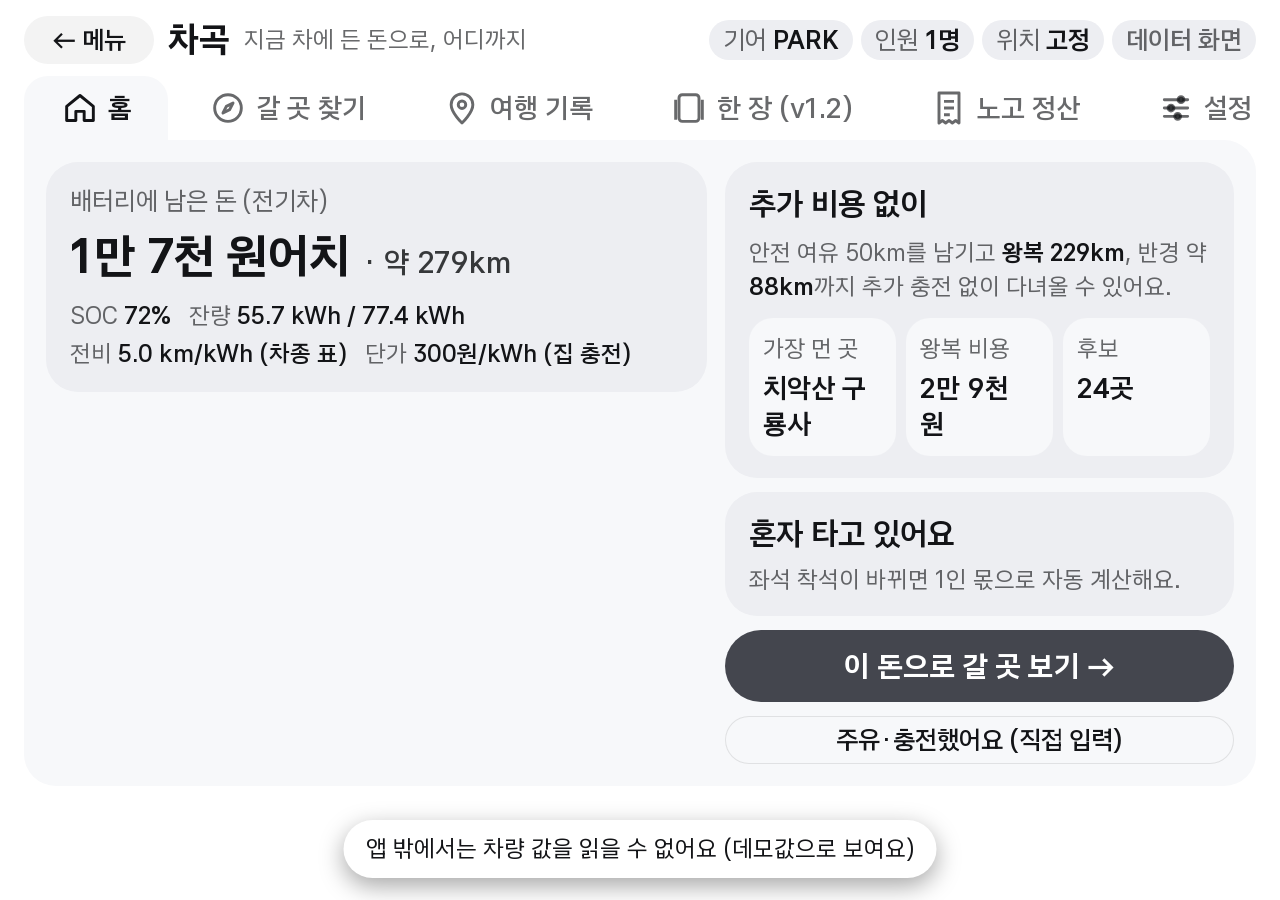
==== commit 75649b9b: "차곡: 운전 노고 정산 탭 (PRD v1.1 시안·SDK 실측) - 출발: requestTrip(ETA·구간 혼잡도) + onRouteStarted(ETA·거리·통행료) + 안내 " ====
--- a/app/src/main/assets/chagok-app.html
+++ b/app/src/main/assets/chagok-app.html
@@ -160,6 +160,23 @@
   .one .btns{display:grid;grid-template-columns:1fr 1fr 1.4fr;gap:8px}
   .stack-label{margin-top:8px;text-align:center;color:var(--text-tertiary);font-size:calc(22*var(--u))}
   .mini-map{width:100%;height:auto;aspect-ratio:600/360;border-radius:calc(24*var(--u));background:var(--surface-low);margin-top:10px}
+  /* ── 노고 정산 탭 (PRD 운전노고정산 v1.1) ── */
+  #tab-nogo{position:relative}
+  .jam-bar{display:flex;height:14px;border-radius:999px;overflow:hidden;background:var(--surface-low);margin:10px 0 6px}
+  .jam-bar span{height:100%}
+  .jam-legend{display:flex;gap:12px;flex-wrap:wrap;color:var(--text-tertiary);font-size:calc(22*var(--u))}
+  .jam-legend i{display:inline-block;width:10px;height:10px;border-radius:3px;margin-right:4px;vertical-align:middle}
+  .receipt{font-variant-numeric:tabular-nums}
+  .receipt .r{display:grid;grid-template-columns:7.5em 1fr auto;gap:10px;padding:10px 0;border-top:1px solid var(--line);align-items:baseline}
+  .receipt .r:first-of-type{border-top:0}
+  .receipt .r b{font-size:calc(28*var(--u))}
+  .receipt .r .w{color:var(--text-tertiary);font-size:calc(22*var(--u))}
+  .receipt .r .pt{font-weight:700;text-align:right;min-width:3.5em}
+  .receipt .src{color:var(--text-quaternary);font-size:calc(20*var(--u))}
+  .receipt .tot{display:flex;justify-content:space-between;align-items:baseline;margin-top:8px;padding-top:12px;border-top:2px solid var(--line)}
+  .offer{box-shadow:inset 0 0 0 2px var(--active)}
+  .offer .big{font-size:calc(40*var(--u));line-height:calc(48*var(--u));font-weight:800;margin:6px 0}
+  .raw{white-space:pre-wrap;word-break:break-all;font-family:ui-monospace,monospace;font-size:calc(20*var(--u));line-height:1.4;color:var(--text-tertiary);max-height:260px;overflow:auto;background:var(--surface-low);padding:10px;border-radius:calc(16*var(--u))}
   /* Window Policy: 1:1 분할·세로(portrait) 창에서도 쓸 수 있게 */
   @media (max-width: 900px){
     .grid2,.find,.form{grid-template-columns:1fr}
@@ -189,6 +206,7 @@
   <button role="tab" data-tab="find" aria-selected="false"><svg viewBox="0 0 48 48" fill="none" stroke="currentColor" stroke-width="3.5" stroke-linejoin="round"><circle cx="24" cy="24" r="16"/><path d="m30 18-4 8-8 4 4-8z"/></svg>갈 곳 찾기</button>
   <button role="tab" data-tab="log" aria-selected="false"><svg viewBox="0 0 48 48" fill="none" stroke="currentColor" stroke-width="3.5" stroke-linejoin="round"><path d="M24 42s13-12.5 13-22a13 13 0 0 0-26 0c0 9.5 13 22 13 22z"/><circle cx="24" cy="20" r="4.5"/></svg>여행 기록</button>
   <button role="tab" data-tab="v12" aria-selected="false"><svg viewBox="0 0 48 48" fill="none" stroke="currentColor" stroke-width="3.5" stroke-linejoin="round"><rect x="12" y="8" width="24" height="32" rx="4"/><path d="M8 14v24M40 14v24"/></svg>한 장 (v1.2)</button>
+  <button role="tab" data-tab="nogo" aria-selected="false"><svg viewBox="0 0 48 48" fill="none" stroke="currentColor" stroke-width="3.5" stroke-linejoin="round"><path d="M12 6h24v36l-4-3-4 3-4-3-4 3-4-3-4 3z"/><path d="M18 16h12M18 24h12M18 32h7"/></svg>노고 정산</button>
   <button role="tab" data-tab="settings" aria-selected="false"><svg viewBox="0 0 48 48" fill="none" stroke="currentColor" stroke-width="3.5" stroke-linecap="round"><path d="M10 14h28M10 24h28M10 34h28"/><circle cx="30" cy="14" r="3.5" fill="currentColor"/><circle cx="18" cy="24" r="3.5" fill="currentColor"/><circle cx="26" cy="34" r="3.5" fill="currentColor"/></svg>설정</button>
 </nav>
 <main>
@@ -280,6 +298,45 @@
     </div>
   </section>
 
+  <!-- 운전 노고 정산 PRD v1.1: 출발 스냅샷(ETA·경로 교통 상태) → 도착 영수증 6줄 → A/B 제안 → 로컬 기록 -->
+  <section id="tab-nogo" hidden>
+    <span class="demo-mark" id="ngDemo" hidden>시연용 값</span>
+    <div class="grid2">
+      <div class="stack" style="align-content:start">
+        <div class="card" id="ngDepart">
+          <h2>출발 전 · 경로 교통 상태</h2>
+          <div class="muted small">순정 내비 <code>requestTrip</code>으로 경로를 미리 받아 ETA와 구간별 혼잡도를 저장해요. 안내는 시작하지 않아요.</div>
+          <div style="display:flex;gap:8px;flex-wrap:wrap;margin-top:12px">
+            <select id="ngDest" style="flex:1;min-width:180px"></select>
+            <button id="ngCheck">경로 확인</button>
+            <button class="filled" id="ngGo">출발</button>
+          </div>
+          <div id="ngPreview"></div>
+        </div>
+        <div class="card" id="ngDriving" hidden></div>
+        <div class="card">
+          <h2>SDK 원본 <small class="muted">(효성·명준 확인용)</small></h2>
+          <div class="kv" id="ngSignals"></div>
+          <div class="raw" id="ngRaw" style="margin-top:10px">아직 받은 값이 없어요.</div>
+        </div>
+      </div>
+      <div class="stack" style="align-content:start">
+        <div class="card receipt" id="ngReceipt"><h2>오늘 운전</h2><div class="muted">도착하면 영수증이 여기에 떠요.</div></div>
+        <div class="card offer" id="ngOffer" hidden></div>
+        <div class="card" style="padding:16px 18px">
+          <div class="muted small" style="margin-bottom:8px">시연 설정 (에뮬은 실제로 달리지 않아서 도착 값을 여기서 정해요)</div>
+          <div class="opts" style="gap:10px">
+            <div class="seg" id="ngExtraSeg"></div>
+            <div class="seg" id="ngStartSeg"></div>
+            <div class="seg" id="ngWxSeg"></div>
+            <div class="seg" id="ngAbSeg"></div>
+          </div>
+        </div>
+        <div class="card"><h2 id="ngLogSum">노고 기록</h2><div id="ngLog"></div></div>
+      </div>
+    </div>
+  </section>
+
   <section id="tab-settings" hidden>
     <div class="form">
       <label>차종 (탱크·배터리 용량, 기본 연비·전비)<select id="sCar"></select></label>
@@ -329,7 +386,9 @@
 const live = { evSoc: null, evCapacity: null, fuelPercent: null, fuelEconomy: null, evEfficiency: null, range: null,
   gear: null, ux: false, charging: null, seats: {}, origin: { ...DEFAULT_ORIGIN }, locFromNavi: false, nav: {},
   // v1.2 탭: AAOS 표준 속성(주행가능거리 m, 배터리 용량 Wh, 연료 종류, 제조사), 누적 주행거리 km, 최근 목적지
-  rangeAaos: null, capacityAaos: null, fuelType: null, carMake: null, odometer: null, recent: null };
+  rangeAaos: null, capacityAaos: null, fuelType: null, carMake: null, odometer: null, recent: null,
+  // 노고 정산 탭: 와이퍼·전조등·안개등·외기온(°C)·야간 모드·주행 시간
+  wiper: null, wiperSwitch: null, lowBeam: null, fogLight: null, outsideTemp: null, nightMode: null, tripTime: null, tripDistance: null };
 
 // ── 형식 ──
 function won(n) {
@@ -967,6 +1026,235 @@
     : '<div class="muted small" style="margin-top:10px">아직 이번 달 기록이 없어요.</div>';
 }
 
+// ════════ 운전 노고 정산 탭 (PRD v1.1) ════════
+// 출발: requestTrip(ETA·trafficConditions) + requestRoute → onRouteStarted(duration) → getRouteStateInfo(trafficStatus)
+// 도착: onDestinationArrived(duration·distance) 또는 기어 P + 운전석 문 열림 → 영수증 6줄 → A/B 제안
+const JAM = { FAST: ['원활', '#00C26E'], MODERATE: ['서행', '#F5B800'], SLOW: ['지체', '#FF7A1A'], HEAVY: ['정체', '#FF3B30'], UNKNOWN: ['정보 없음', '#777'] };
+const JAM_SPEED = { SLOW: 25, HEAVY: 12 }; // TripInfo에는 구간 시간이 없어 km → 분 추정에 쓰는 속도(km/h, 시연용 가정)
+// 점수 초안(시연용): 효성 수식이 나오면 이 표만 바꾼다. 기준값·가중치를 영수증에 그대로 보여 준다
+const NG_RULE = {
+  time: { per: 60, pt: 10, label: '60분당 10점' },
+  dist: { per: 50, pt: 5, label: '50km당 5점' },
+  wx: { 비: 8, 눈: 12, 안개: 5, 맑음: 0, label: '비 8 · 눈 12 · 안개 5점' },
+  jam: { per: 10, pt: 3, label: '정체 10분당 3점' },
+  delay: { min: 10, per: 10, pt: 4, label: '10분 넘으면 10분당 4점' },
+  night: { per: 30, pt: 4, label: '30분당 4점' },
+  won: 300, grade: [[15, '커피'], [35, '밥'], [Infinity, '공동 경비']],
+};
+const ngUi = Object.assign({ extra: 25, start: 'now', wx: 'auto', ab: 'A', people: 'auto' }, store.get('ngUi', {}));
+const ngPeople = () => (ngUi.people === 'auto' ? people() : +ngUi.people);
+let ngPending = null; // requestTrip을 기다리는 목적지 이름
+const ngRaw = store.get('ngRaw', {});
+function ngSaveRaw(k, v) { ngRaw[k] = v; store.set('ngRaw', ngRaw); }
+
+// 구간 교통(TripInfo.summary.trafficConditions: 혼잡도 + 경로 비율 0~100) → 지체·정체 km·분·비율
+function jamFromTrip(t) {
+  const segs = t?.summary?.trafficConditions || [], dKm = (t?.distance || 0) / 1000;
+  let km = 0, min = 0, pct = 0;
+  for (const s of segs) if (s.congestionType === 'SLOW' || s.congestionType === 'HEAVY') {
+    const p = Math.max(0, s.endRatio - s.startRatio), k = dKm * p / 100;
+    pct += p; km += k; min += k / JAM_SPEED[s.congestionType] * 60;
+  }
+  return { segs, km, min, pct, known: segs.some((s) => s.congestionType !== 'UNKNOWN') };
+}
+// 안내 중 교통(RouteStateInfo.trafficStatus): 혼잡 구간 거리 m·시간 s가 직접 온다
+function jamFromStatus(ts) {
+  if (!ts) return null;
+  const items = ts.congestionItemList || [];
+  const hard = items.filter((i) => i.trafficCongestionType === 'SLOW' || i.trafficCongestionType === 'HEAVY');
+  return { km: hard.reduce((s, i) => s + i.distance, 0) / 1000, min: hard.reduce((s, i) => s + i.trafficCongestionTime, 0) / 60,
+    sumKm: (ts.summary?.totalCongestionDist || 0) / 1000, sumMin: (ts.summary?.totalCongestionTime || 0) / 60, items };
+}
+function jamBar(segs) {
+  if (!segs.length) return '';
+  return `<div class="jam-bar">${segs.map((s) => `<span style="width:${Math.max(0, s.endRatio - s.startRatio)}%;background:${(JAM[s.congestionType] || JAM.UNKNOWN)[1]}"></span>`).join('')}</div>
+    <div class="jam-legend">${['FAST', 'MODERATE', 'SLOW', 'HEAVY', 'UNKNOWN'].map((k) => `<span><i style="background:${JAM[k][1]}"></i>${JAM[k][0]}</span>`).join('')}</div>`;
+}
+
+// 일출·일몰(NOAA 근사, 현지 위경도) → 밤길 = 주행 구간과 일몰~일출의 겹침
+function sunTimes(ms, lat, lng) {
+  const rad = Math.PI / 180, d = new Date(ms), J = Date.UTC(d.getUTCFullYear(), d.getUTCMonth(), d.getUTCDate()) / 864e5 + 2440587.5;
+  const n = Math.round(J - 2451545.0 - 0.0009 + lng / 360), Js = 2451545.0 + 0.0009 - lng / 360 + n;
+  const M = (357.5291 + 0.98560028 * (Js - 2451545)) % 360, C = 1.9148 * Math.sin(M * rad) + 0.02 * Math.sin(2 * M * rad) + 0.0003 * Math.sin(3 * M * rad);
+  const L = (M + C + 180 + 102.9372) % 360, Jt = Js + 0.0053 * Math.sin(M * rad) - 0.0069 * Math.sin(2 * L * rad);
+  const dec = Math.asin(Math.sin(L * rad) * Math.sin(23.44 * rad));
+  const w = Math.acos((Math.sin(-0.833 * rad) - Math.sin(lat * rad) * Math.sin(dec)) / (Math.cos(lat * rad) * Math.cos(dec))) / rad;
+  const toMs = (j) => (j - 2440587.5) * 864e5;
+  return { rise: toMs(Jt - w / 360), set: toMs(Jt + w / 360) };
+}
+function nightMinutes(a, b, lat, lng) {
+  let total = 0;
+  for (let day = a - 864e5; day <= b + 864e5; day += 864e5) {
+    const s = sunTimes(day, lat, lng), next = sunTimes(day + 864e5, lat, lng);
+    const lo = Math.max(a, s.set), hi = Math.min(b, next.rise);
+    if (hi > lo) total += hi - lo;
+  }
+  return total / 6e4;
+}
+const hm = (ms) => new Date(ms).toLocaleTimeString('ko-KR', { hour: '2-digit', minute: '2-digit' });
+
+// 날씨: 차가 겪은 것으로 판단(와이퍼 ON/AUTO 작동 → 비, 외기온 1°C 이하면 눈, 전면 안개등 → 안개)
+function carWeather() {
+  const wet = live.wiper === 'ON' || (live.wiperSwitch && !['OFF', 'OTHER', 'SERVICE'].includes(live.wiperSwitch));
+  if (wet) return live.outsideTemp != null && live.outsideTemp <= 1 ? '눈' : '비';
+  if (live.fogLight === 'ON') return '안개';
+  return '맑음';
+}
+
+function ngCheck() {
+  const p = PLACES.find((x) => x.name === $('ngDest').value); if (!p) return;
+  if (!cc) return toast('앱 밖에서는 내비를 부를 수 없어요');
+  ngPending = p.name; cc.requestTrip(p.lat, p.lng, p.name); toast('경로를 미리 받는 중이에요');
+}
+function ngGo() {
+  const p = PLACES.find((x) => x.name === $('ngDest').value); if (!p) return;
+  if (!cc) return toast('앱 밖에서는 내비를 부를 수 없어요');
+  if (live.ux) return toast('주행 중에는 고를 수 없어요');
+  const trip = ngRaw.trip?.summary?.routePoints?.find((r) => r.pointType === 'DESTINATION')?.poiName === p.name ? ngRaw.trip : null;
+  store.set('ngTrip', { name: p.name, lat: p.lat, lng: p.lng, start: Date.now(), startOdo: live.odometer, people: people(),
+    trip, eta: trip ? trip.eta : null, routeStart: null, status: null, wxStart: carWeather() });
+  live.nav = {}; ngPending = trip ? null : p.name;
+  if (!trip) cc.requestTrip(p.lat, p.lng, p.name);
+  cc.requestRoute(p.lat, p.lng, p.name, 'RECOMMENDED');
+  toast(`${p.name}로 안내를 요청했어요. 출발 스냅샷을 저장해요`);
+  renderNogo();
+}
+function ngOnEvent(ev, d) {
+  const t = store.get('ngTrip', null);
+  if (ev === 'tripInfo') {
+    const name = d.summary?.routePoints?.find((r) => r.pointType === 'DESTINATION')?.poiName;
+    if (ngPending && name === ngPending) { ngSaveRaw('trip', d); ngPending = null; if (t && !t.trip && t.name === name) { t.trip = d; t.eta = t.eta ?? d.eta; store.set('ngTrip', t); } }
+  } else if (ev === 'routeStarted' && t && !t.routeStart) {
+    ngSaveRaw('routeStarted', d); t.routeStart = d; t.eta = d.duration; store.set('ngTrip', t);
+    setTimeout(() => cc?.readNavi(), 1500); // 안내가 시작되면 trafficStatus를 한 번 받는다
+  } else if (ev === 'routeState') {
+    ngSaveRaw('routeState', d);
+    // 안내 직후 첫 응답은 구간이 비어 있다(실측) → 구간이 처음 채워진 값을 출발 스냅샷으로 쓴다
+    if (t && d.naviMode === 'ROUTE_GUIDING' && d.trafficStatus?.congestionItemList?.length && !t.status?.congestionItemList?.length) { t.status = d.trafficStatus; store.set('ngTrip', t); }
+  } else if (ev === 'destinationArrived') { ngSaveRaw('arrived', d); if (t) ngFinish(d); return; }
+  renderNogo();
+}
+// 도착: 실제 소요·거리는 내비 도착 이벤트 > 주행거리·시각 차이 > (에뮬) 시연 설정
+function ngFinish(arrived) {
+  const t = store.get('ngTrip', null); if (!t) return;
+  const now = Date.now();
+  let actualMin = arrived?.duration ? arrived.duration / 60 : (now - t.start) / 6e4;
+  const etaMin = t.eta != null ? t.eta / 60 : null;
+  let demo = false;
+  let km = arrived?.distance ? arrived.distance / 1000 : (live.odometer != null && t.startOdo != null ? live.odometer - t.startOdo : 0);
+  // 에뮬은 모의주행이 없어 주행거리·시간이 늘지 않는다 → 경로 거리 + (ETA + 시연 지연)으로 대신한다
+  if (km < 0.5) { km = (t.routeStart?.distance || t.trip?.distance || 0) / 1000; demo = true; }
+  if (etaMin != null && (demo || actualMin < etaMin * 0.5)) { actualMin = etaMin + ngUi.extra; demo = true; }
+  let start = t.start, end = start + actualMin * 6e4;
+  if (ngUi.start !== 'now') { const d = new Date(start); d.setHours(+ngUi.start, 0, 0, 0); start = d.getTime(); end = start + actualMin * 6e4; demo = true; }
+  const jt = jamFromTrip(t.trip), js = jamFromStatus(t.status);
+  const jam = js && js.km > 0 ? { km: js.km, min: js.min, pct: km ? js.km / km * 100 : 0, src: '안내 중 trafficStatus' }
+    : { km: jt.km, min: jt.min, pct: jt.pct, src: jt.known ? 'requestTrip 구간 비율(분은 추정)' : '교통 정보 없음' };
+  const wxEnd = carWeather();
+  let wx = [t.wxStart, wxEnd].find((w) => w !== '맑음') || '맑음';
+  if (ngUi.wx !== 'auto') { wx = ngUi.wx; demo = true; }
+  const delay = etaMin != null ? Math.max(0, actualMin - etaMin) : 0;
+  const night = nightMinutes(start, end, live.origin.lat, live.origin.lng);
+  const rec = { name: t.name, at: now, start, end, actualMin, etaMin, km, wx, wxSrc: ngUi.wx !== 'auto' ? '시연 설정' : '와이퍼·안개등·외기온',
+    jam, delay, night, lowBeam: live.lowBeam, people: ngUi.people === 'auto' ? (t.people || people()) : ngPeople(), demo };
+  rec.score = ngScore(rec);
+  store.set('ngTrip', null); store.set('ngLast', rec);
+  toast(`${t.name} 도착 · 오늘 운전을 정리했어요`);
+  renderAll();
+}
+function ngScore(r) {
+  const R = NG_RULE, rows = [
+    ['time', '주행 총 시간', dur(r.actualMin), r.actualMin / R.time.per * R.time.pt, R.time.label, r.demo && r.etaMin != null ? '' : ''],
+    ['dist', '거리', km(r.km), r.km / R.dist.per * R.dist.pt, R.dist.label],
+    ['wx', '날씨', r.wx, R.wx[r.wx] || 0, R.wx.label],
+    ['jam', '정체 구간', r.jam.km >= 0.1 ? `${r.jam.km.toFixed(1)}km · 약 ${Math.round(r.jam.min)}분 (경로의 ${Math.round(r.jam.pct)}%)` : '없음', r.jam.min / R.jam.per * R.jam.pt, R.jam.label],
+    ['delay', '예상보다 더', r.delay >= R.delay.min ? `+${Math.round(r.delay)}분` : '없음', r.delay >= R.delay.min ? r.delay / R.delay.per * R.delay.pt : 0, R.delay.label],
+    ['night', '밤길', r.night >= 1 ? dur(r.night) : '없음', r.night / R.night.per * R.night.pt, R.night.label],
+  ].map(([k, name, val, pt, rule]) => ({ k, name, val, pt: Math.round(pt * 10) / 10, rule }));
+  const total = Math.round(rows.reduce((s, x) => s + x.pt, 0));
+  const won = Math.round(total * R.won / 1000) * 1000;
+  const grade = R.grade.findIndex(([lim]) => total < lim), cat = R.grade[grade][1];
+  return { rows, total, won, grade: ['하', '중', '상'][grade], cat };
+}
+
+function renderNogo() {
+  if (!$('ngDest').options.length) $('ngDest').innerHTML = PLACES.map((p) => `<option${p.name === '양평 두물머리' ? ' selected' : ''}>${p.name}</option>`).join('');
+  const t = store.get('ngTrip', null), last = store.get('ngLast', null);
+  $('ngDemo').hidden = !(demoValues() || last?.demo);
+  // 출발 전 미리보기
+  const pv = ngRaw.trip && ngRaw.trip.summary?.routePoints?.find((r) => r.pointType === 'DESTINATION')?.poiName === $('ngDest').value ? ngRaw.trip : null;
+  if (pv) {
+    const j = jamFromTrip(pv);
+    $('ngPreview').innerHTML = `<div class="kv" style="margin-top:12px"><span>ETA <b>${dur(pv.eta / 60)}</b></span><span>거리 <b>${km(pv.distance / 1000)}</b></span>
+      <span>지체·정체 <b>${j.km.toFixed(1)}km · 약 ${Math.round(j.min)}분 (경로의 ${Math.round(j.pct)}%)</b></span><span>구간 <b>${j.segs.length}개</b></span></div>
+      ${jamBar(j.segs) || '<div class="muted small" style="margin-top:8px">구간 교통 정보가 비어 있어요(trafficConditions 0개).</div>'}`;
+  } else $('ngPreview').innerHTML = '<div class="muted small" style="margin-top:10px">경로 확인을 누르면 ETA와 구간 교통이 떠요.</div>';
+  // 주행 중
+  const dv = $('ngDriving');
+  if (!t) dv.hidden = true;
+  else {
+    dv.hidden = false;
+    const js = jamFromStatus(t.status), jt = jamFromTrip(t.trip);
+    dv.innerHTML = `<h2>${t.name}로 가는 중 <small class="muted">출발 ${hm(t.start)}</small></h2>
+      <div class="kv"><span>출발 때 ETA <b>${t.eta != null ? dur(t.eta / 60) : '받는 중'}</b> <small>(${t.routeStart ? 'onRouteStarted' : t.trip ? 'requestTrip' : '—'})</small></span>
+      <span>경로 거리 <b>${t.routeStart ? km(t.routeStart.distance / 1000) : t.trip ? km(t.trip.distance / 1000) : '—'}</b></span>
+      <span>출발 때 정체(trip) <b>${jt.km.toFixed(1)}km</b></span>
+      <span>안내 중 trafficStatus <b>${t.status ? (js.items.length ? `${js.km.toFixed(1)}km · ${Math.round(js.min)}분 · 합계 ${js.sumKm.toFixed(1)}km` : '구간 0개') : '받는 중/null'}</b></span>
+      <span>출발 날씨(차) <b>${t.wxStart}</b></span></div>
+      <div class="muted small" style="margin-top:8px">이 기능은 주행 중에 화면을 쓰지 않고 값도 모으지 않아요. 도착해서 기어 P로 두고 운전석 문을 열면 정리돼요.</div>
+      <div style="display:flex;gap:8px;margin-top:12px"><button class="on" id="ngArrive">도착 처리 (에뮬 시연)</button><button class="ghost" id="ngCancel">취소</button></div>`;
+    $('ngArrive').onclick = () => ngFinish(null);
+    $('ngCancel').onclick = () => { store.set('ngTrip', null); cc?.cancelRoute(); renderNogo(); };
+  }
+  // 신호
+  $('ngSignals').innerHTML = [['와이퍼', live.wiper], ['와이퍼 스위치', live.wiperSwitch], ['전조등', live.lowBeam], ['안개등', live.fogLight],
+    ['외기온', live.outsideTemp != null ? `${(+live.outsideTemp).toFixed(1)}°C` : null], ['야간 모드', live.nightMode],
+    ['주행 시간(trip)', live.tripTime], ['주행 거리(trip)', live.tripDistance != null ? `${Math.round(live.tripDistance)}m` : null],
+    ['누적 주행거리', live.odometer != null ? `${live.odometer}km` : null], ['차 기준 날씨', carWeather()],
+    ['오늘 일몰', hm(sunTimes(Date.now(), live.origin.lat, live.origin.lng).set)]]
+    .map(([k, v]) => `<span>${k} <b>${v ?? '읽기 실패/없음'}</b></span>`).join('');
+  $('ngRaw').textContent = Object.keys(ngRaw).length ? Object.entries(ngRaw).map(([k, v]) => `■ ${k}\n${JSON.stringify(v, null, 1)}`).join('\n\n') : '아직 받은 값이 없어요.';
+  // 영수증·제안
+  if (last) {
+    const s = last.score;
+    $('ngReceipt').innerHTML = `<div style="display:flex;justify-content:space-between;align-items:baseline"><h2 style="margin:0">오늘 운전 · ${last.name}</h2><span class="muted small">${hm(last.start)} → ${hm(last.end)}</span></div>
+      ${s.rows.map((r) => `<div class="r"><span class="muted">${r.name}</span><div><b>${r.val}</b><div class="w">${r.rule}</div></div><span class="pt">${r.pt}</span></div>`).join('')}
+      <div class="src">정체 구간은 내비 안내 경로 기준(${last.jam.src}) · 날씨는 ${last.wxSrc} · 점수는 시연용 초안</div>
+      <div class="tot"><span class="muted">노고</span><b class="title-m">${s.total}점</b></div>`;
+    const of = $('ngOffer'); of.hidden = false;
+    const many = last.people > 1;
+    of.innerHTML = !many ? `<h2>혼자 운전했어요</h2><div class="muted">나눠 낼 사람이 없어서 제안 없이 오늘 운전만 보여 드려요.</div>`
+      : ngUi.ab === 'A' ? `<div class="muted">방식 A · 돈으로 환산</div><div class="big">오늘 운전 노고 약 ${wonK(s.won)}</div>
+        <div class="muted small">노고 ${s.total}점 × 1점당 ${NG_RULE.won}원(시연용 계수) · ${last.people}명이 함께 탔어요 · 송금·청구는 하지 않아요</div>${ngChoices()}`
+      : `<div class="muted">방식 B · 한 번 빼 주기 (노고 ${s.grade})</div><div class="big">오늘은 ${s.cat}에서 운전자 빼고 나누기</div>
+        <div class="seg" style="margin:8px 0">${NG_RULE.grade.map(([, c]) => `<button data-cat="${c}" class="${c === s.cat ? 'on' : ''}">${c}</button>`).join('')}</div>
+        <div class="muted small">노고 15점 미만 커피 · 35점 미만 밥 · 그 이상 공동 경비(시연용 경계)</div>${ngChoices()}`;
+    of.querySelectorAll('[data-cat]').forEach((b) => b.onclick = () => { last.score.cat = b.dataset.cat; store.set('ngLast', last); renderNogo(); });
+    of.querySelectorAll('[data-pick]').forEach((b) => b.onclick = () => {
+      const log = store.get('ngLog', []); log.unshift({ name: last.name, at: Date.now(), total: s.total, won: s.won, cat: s.cat, ab: ngUi.ab, pick: b.dataset.pick });
+      store.set('ngLog', log.slice(0, 20)); toast(b.dataset.pick === '닫기' ? '닫았어요' : '기록에 남겼어요'); of.hidden = true; renderNogo();
+    });
+  }
+  // 시연 설정
+  const segNg = (id, items, key) => { $(id).innerHTML = items.map(([v, l]) => `<button data-v="${v}" class="${String(ngUi[key]) === String(v) ? 'on' : ''}">${l}</button>`).join('');
+    $(id).onclick = (e) => { const v = e.target.closest('[data-v]')?.dataset.v; if (v == null) return; ngUi[key] = isNaN(+v) || v === '' ? v : +v; store.set('ngUi', ngUi); renderNogo(); }; };
+  segNg('ngExtraSeg', [[0, '예상대로'], [10, '+10분'], [25, '+25분']], 'extra');
+  segNg('ngStartSeg', [['now', '지금 출발'], [15, '15시'], [17, '17시'], [21, '21시']], 'start');
+  segNg('ngWxSeg', [['auto', '날씨: 차 신호'], ['맑음', '맑음'], ['비', '비'], ['눈', '눈']], 'wx');
+  segNg('ngAbSeg', [['A', '방식 A 돈'], ['B', '방식 B 빼 주기'], ['auto', '인원: 착석'], [4, '4명']], 'ab');
+  // 인원 버튼은 같은 줄에 두되 people 키로 저장
+  $('ngAbSeg').querySelectorAll('[data-v="auto"],[data-v="4"]').forEach((b) => { b.classList.toggle('on', String(ngUi.people) === b.dataset.v);
+    b.onclick = (e) => { e.stopPropagation(); ngUi.people = b.dataset.v === 'auto' ? 'auto' : 4; store.set('ngUi', ngUi); const l = store.get('ngLast', null); if (l) { l.people = ngPeople(); store.set('ngLast', l); } renderNogo(); }; });
+  const log = store.get('ngLog', []);
+  $('ngLogSum').textContent = `노고 기록 ${log.length}건`;
+  $('ngLog').innerHTML = log.length ? log.slice(0, 6).map((x) => `<div class="rec"><div><b>${x.name}</b> <span class="muted">${new Date(x.at).toLocaleDateString('ko-KR')}</span><br>
+    <span class="muted">노고 ${x.total}점 · ${x.ab === 'A' ? `약 ${wonK(x.won)}` : x.cat} · ${x.pick}</span></div></div>`).join('') : '<div class="muted small">선택은 이 차 안에만 남아요.</div>';
+}
+function ngChoices() { return `<div style="display:flex;gap:8px;flex-wrap:wrap;margin-top:12px"><button class="filled" data-pick="받아들이기">받아들이기</button><button data-pick="다른 선택">다른 선택</button><button class="ghost" data-pick="닫기">닫기</button></div>`; }
+$('ngCheck').addEventListener('click', ngCheck);
+$('ngGo').addEventListener('click', ngGo);
+$('ngDest').addEventListener('change', () => renderNogo());
+
 // ── 설정 ──
 $('sCar').innerHTML = CARS.map((c) => `<option value="${c.id}">${c.name}</option>`).join('');
 const SET = { sCar: 'car', sMode: 'mode', sMockFuel: 'mockFuel', sGas: 'gas', sHome: 'home', sFast: 'fast', sSource: 'source', sMargin: 'margin', sCount: 'count', sCommute: 'commute', sPeople: 'people' };
@@ -1006,7 +1294,7 @@
   requestAnimationFrame(() => {
     renderQueued = false;
     const t = store.get('tab', 'home');
-    if (t === 'home') renderHome(); else if (t === 'find') renderFind(); else if (t === 'log') renderLog(); else if (t === 'v12') render12();
+    if (t === 'home') renderHome(); else if (t === 'find') renderFind(); else if (t === 'log') renderLog(); else if (t === 'v12') render12(); else if (t === 'nogo') renderNogo();
     $('cGear').textContent = live.gear ? String(live.gear).replace('GEAR_', '') : '—';
     $('cPeople').textContent = `${people()}명`;
     $('cLoc').textContent = live.locFromNavi ? '내비' : '고정';
@@ -1024,7 +1312,10 @@
     sig[m.key] = JSON.stringify(v);
     if (SEAT_KEYS.includes(m.key)) live.seats[m.key] = v === true;
     // v1.2: 기어 P에서 운전석 문이 열리면 도착 (에뮬 PT 6단계)
-    else if (m.key === 'door.ROW_1_LEFT') { if (v > 0 && live.gear === 'GEAR_PARK' && store.get('trip', null)?.v === 12) finish12(); }
+    else if (m.key === 'door.ROW_1_LEFT') {
+      if (v > 0 && live.gear === 'GEAR_PARK' && store.get('trip', null)?.v === 12) finish12();
+      if (v > 0 && live.gear === 'GEAR_PARK' && store.get('ngTrip', null)) ngFinish(null); // 노고 정산 도착
+    }
     else if (m.key === 'uxRestricted') live.ux = v === true;
     else if (m.key === 'evCharging') { if (v != null) watchCharging(v); }
     else if (m.key in live) live[m.key] = v;
@@ -1033,6 +1324,10 @@
     renderAll();
   } else if (m.type === 'navi') {
     const d = m.data;
+    if (['tripInfo', 'routeStarted', 'routeState', 'destinationArrived'].includes(m.event) && d) {
+      ngOnEvent(m.event, d);
+      if (m.event === 'destinationArrived' && store.get('ngLast', null)?.at > Date.now() - 2000) return; // 노고 여행이 처리함
+    }
     if (m.event === 'currentLocation' && d?.latitude) {
       live.origin = { lat: d.latitude, lng: d.longitude, name: d.address?.split(' ').slice(-2).join(' ') || '현재 위치' };
       // 위치를 처음 받으면 모든 후보의 내비 미리보기를 차례로 받는다
@@ -1060,7 +1355,7 @@
   setTimeout(() => { if (!live.locFromNavi) queueTrips(PLACES.map((p) => p.name)); }, 5000); // 내비 위치가 안 오면 기본 위치로
   // 화면이 보일 때만 읽는다 (가이드: 백그라운드에서는 폴링·타이머를 멈춘다). 다시 보이면 = 앱을 다시 연 것 → 정산 확인
   let timers = [];
-  const startPolling = () => { timers = [setInterval(() => cc.readAll(), 2000), setInterval(() => { if (store.get('trip', null) || !live.locFromNavi) cc.readNavi(); }, 10000)]; };
+  const startPolling = () => { timers = [setInterval(() => cc.readAll(), 2000), setInterval(() => { if (store.get('trip', null) || (store.get('ngTrip', null) && !store.get('ngTrip', null).status) || !live.locFromNavi) cc.readNavi(); }, 10000)]; };
   startPolling();
   document.addEventListener('visibilitychange', () => {
     timers.forEach(clearInterval); timers = [];
